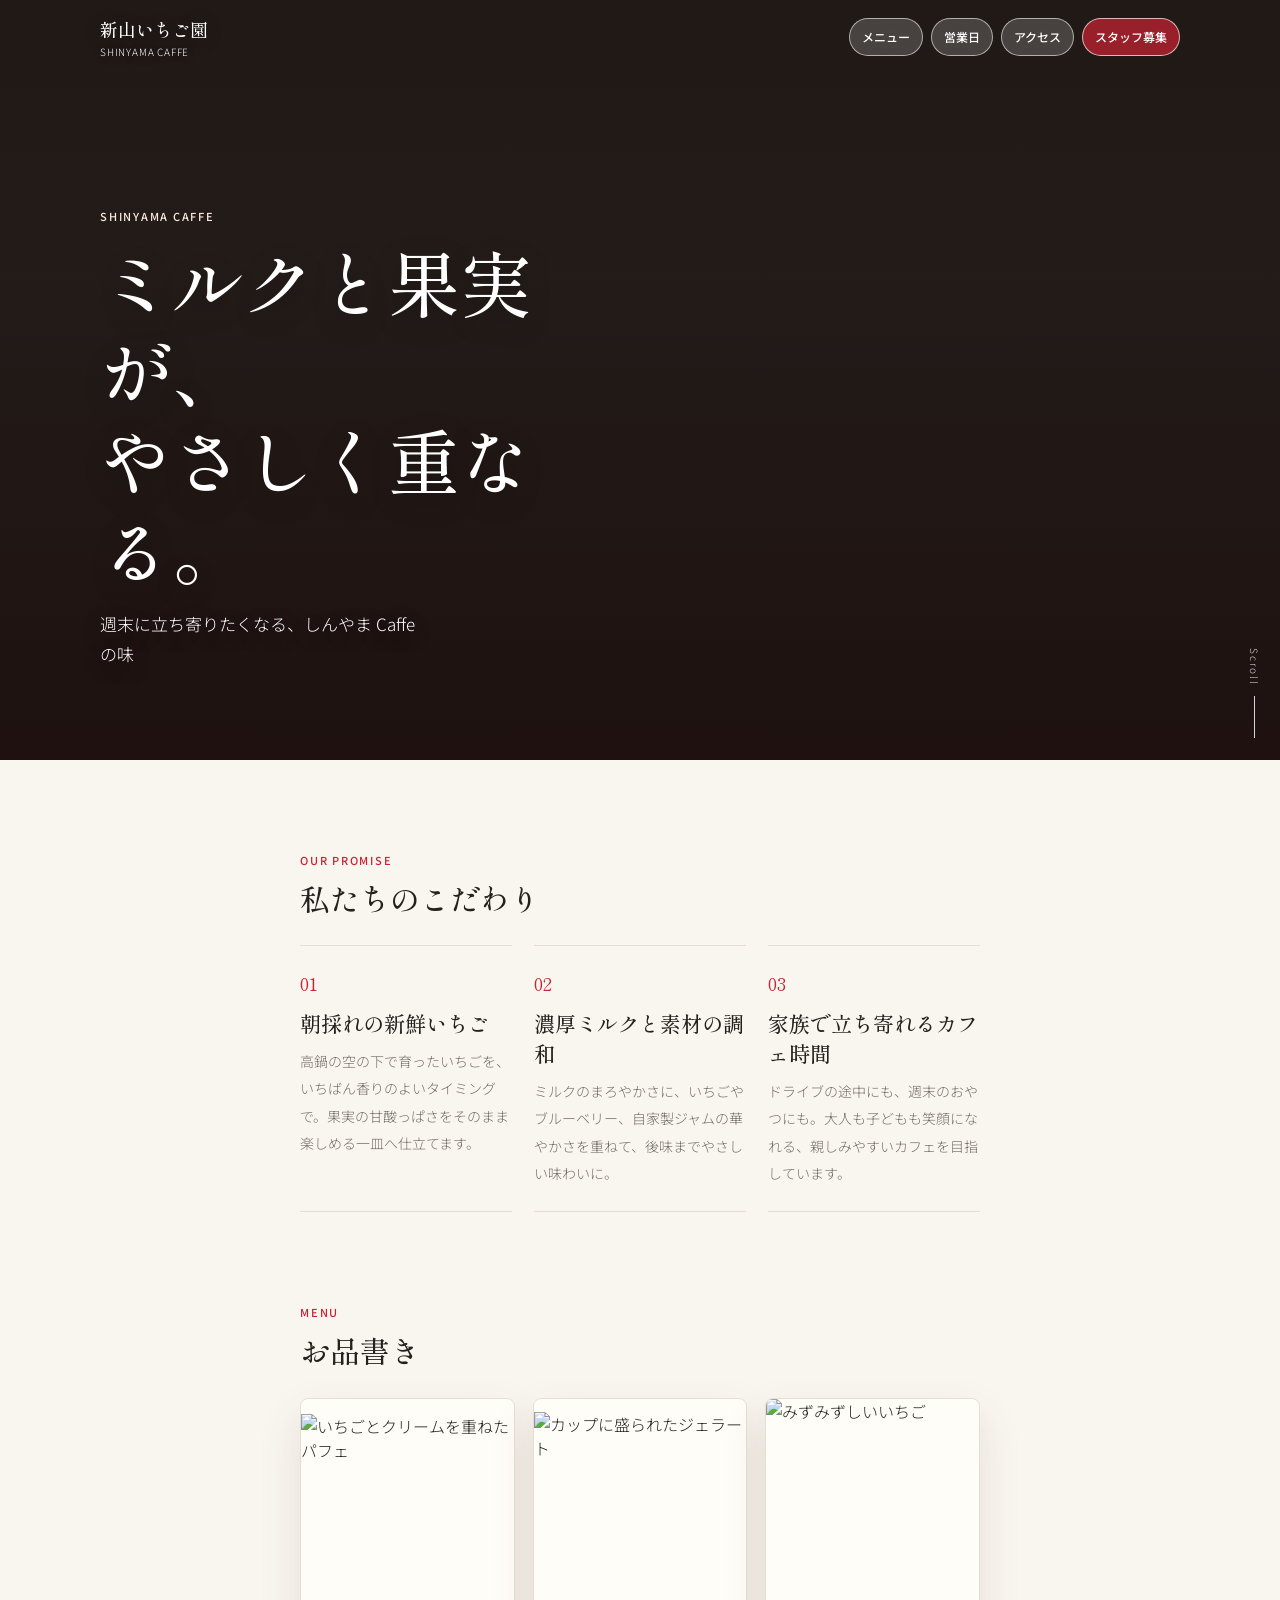
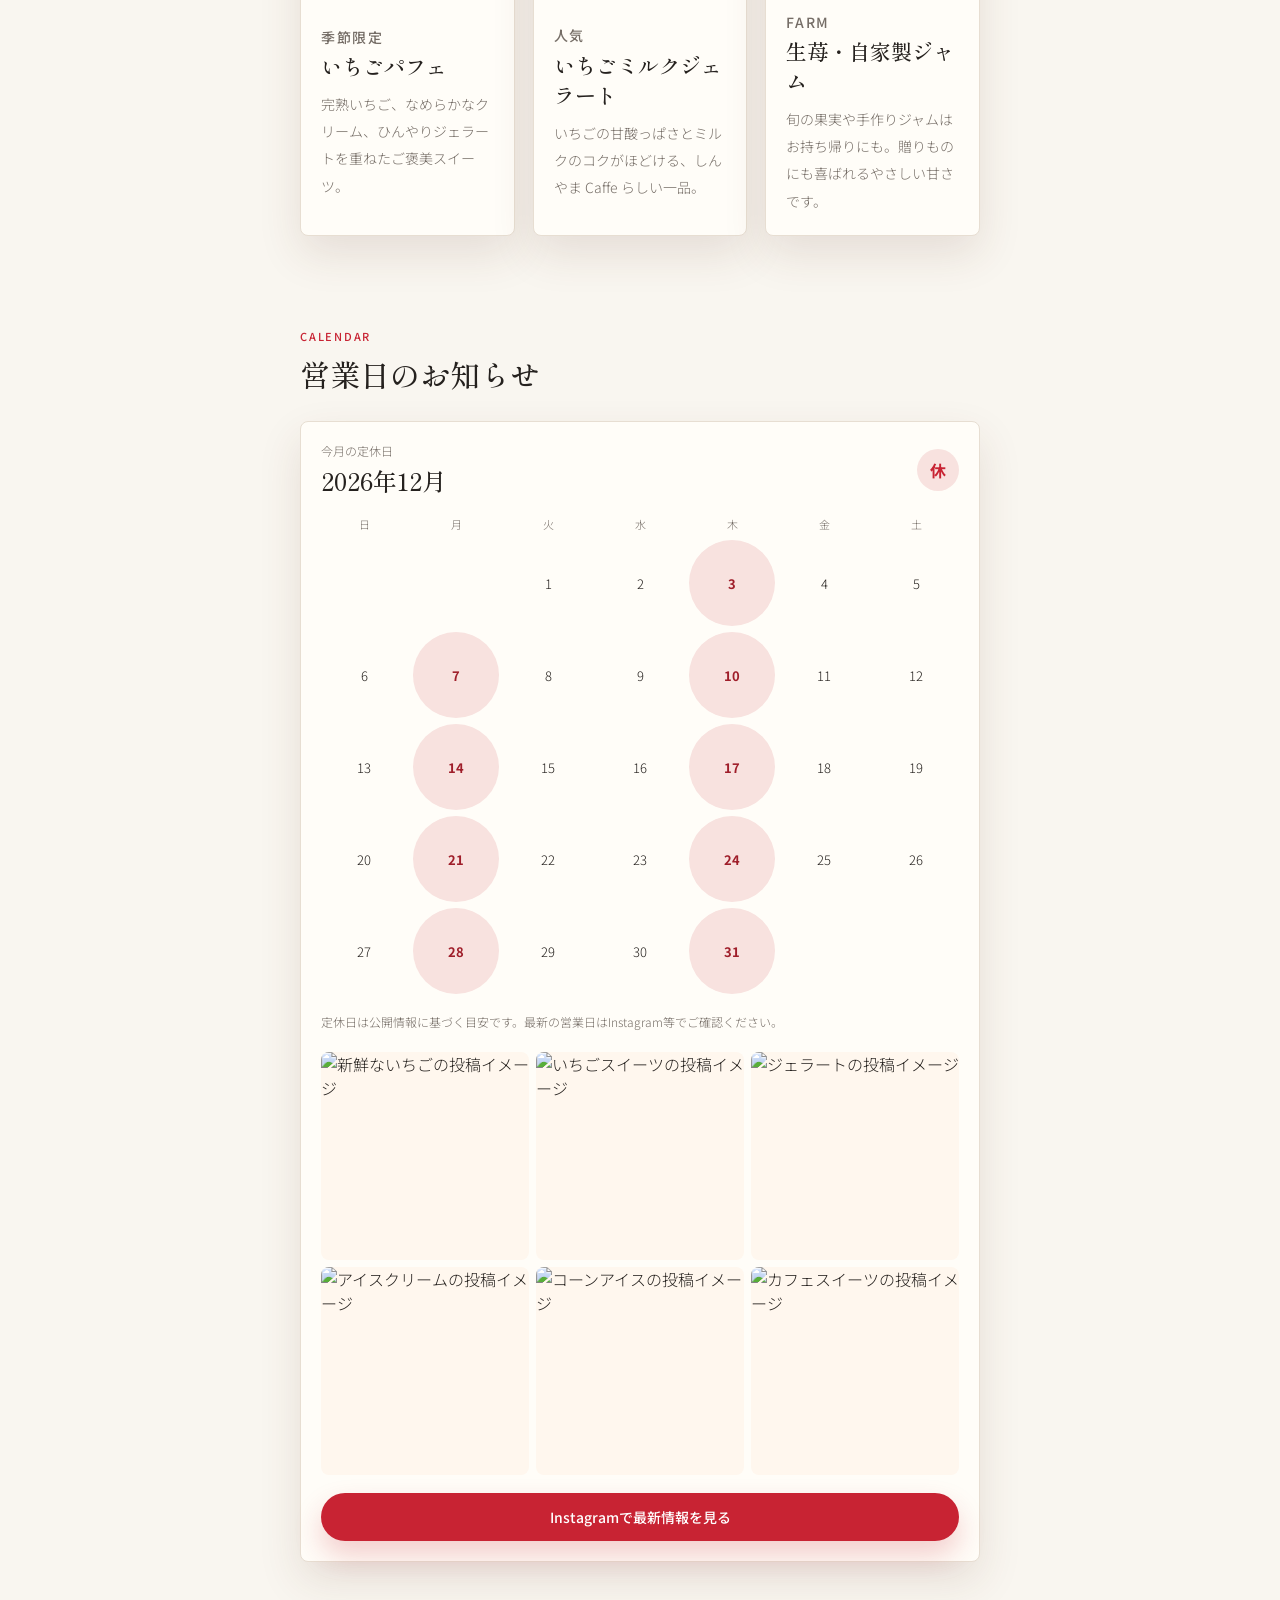
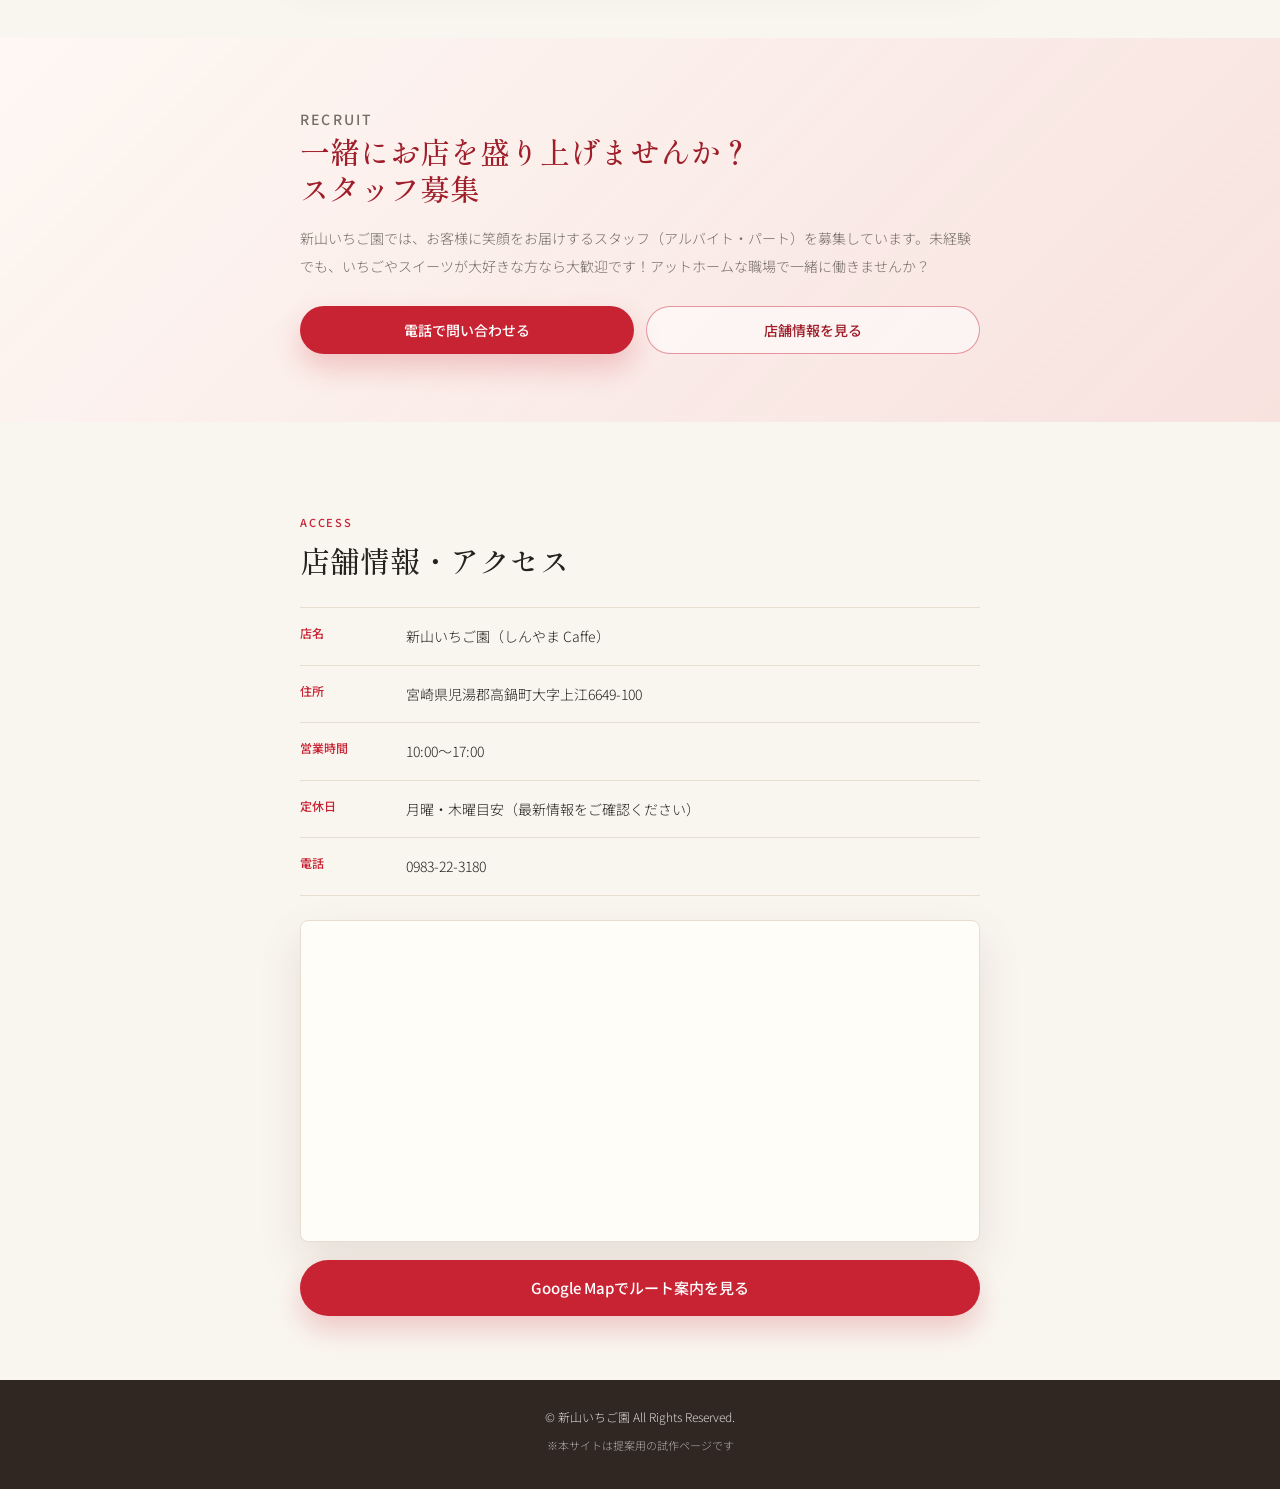
==== index.html @ 99840eb4 "Add files via upload" ====
<!doctype html>
<html lang="ja">
  <head>
    <meta charset="UTF-8" />
    <meta name="viewport" content="width=device-width, initial-scale=1.0" />
    <meta
      name="description"
      content="宮崎県高鍋町の新山いちご園（しんやま Caffe）試作ランディングページ。自家栽培いちごのジェラート、カフェメニュー、営業日、スタッフ募集情報。"
    />
    <title>新山いちご園 | しんやま Caffe</title>
    <link rel="preconnect" href="https://fonts.googleapis.com" />
    <link rel="preconnect" href="https://fonts.gstatic.com" crossorigin />
    <link
      href="https://fonts.googleapis.com/css2?family=Noto+Sans+JP:wght@300;400;500;700&family=Shippori+Mincho:wght@400;500;600&display=swap"
      rel="stylesheet"
    />
    <link rel="stylesheet" href="./styles.css" />
  </head>
  <body>
    <header class="hero" id="top">
      <div class="hero-slide is-active" data-slide="0"></div>
      <div class="hero-slide" data-slide="1"></div>
      <div class="hero-slide" data-slide="2"></div>
      <nav class="topbar" aria-label="ページ内ナビゲーション">
        <a class="brand" href="#top" aria-label="新山いちご園トップへ">
          <span>新山いちご園</span>
          <small>shinyama Caffe</small>
        </a>
        <div class="nav-actions">
          <a href="#menu">メニュー</a>
          <a href="#calendar">営業日</a>
          <a href="#access">アクセス</a>
          <a class="nav-cta" href="#recruit">スタッフ募集</a>
        </div>
      </nav>

      <div class="hero-copy">
        <p class="eyebrow" id="heroEyebrow">Takanabe, Miyazaki</p>
        <h1 id="heroTitle">ひとくちで、<br />とろける幸せ。</h1>
        <p class="lead" id="heroLead">自家栽培いちごの贅沢ジェラート</p>
      </div>
      <a class="scroll-cue" href="#commitment" aria-label="こだわりへ移動">Scroll</a>
    </header>

    <main>
      <section class="section intro" id="commitment">
        <div class="section-heading">
          <p class="eyebrow">Our Promise</p>
          <h2>私たちのこだわり</h2>
        </div>

        <div class="promise-list">
          <article class="promise-item">
            <span class="promise-number">01</span>
            <h3>朝採れの新鮮いちご</h3>
            <p>
              高鍋の空の下で育ったいちごを、いちばん香りのよいタイミングで。果実の甘酸っぱさをそのまま楽しめる一皿へ仕立てます。
            </p>
          </article>
          <article class="promise-item">
            <span class="promise-number">02</span>
            <h3>濃厚ミルクと素材の調和</h3>
            <p>
              ミルクのまろやかさに、いちごやブルーベリー、自家製ジャムの華やかさを重ねて、後味までやさしい味わいに。
            </p>
          </article>
          <article class="promise-item">
            <span class="promise-number">03</span>
            <h3>家族で立ち寄れるカフェ時間</h3>
            <p>
              ドライブの途中にも、週末のおやつにも。大人も子どもも笑顔になれる、親しみやすいカフェを目指しています。
            </p>
          </article>
        </div>
      </section>

      <section class="section menu" id="menu">
        <div class="section-heading">
          <p class="eyebrow">Menu</p>
          <h2>お品書き</h2>
        </div>

        <div class="menu-grid">
          <button class="menu-card" type="button" data-menu="parfait">
            <img
              src="https://images.unsplash.com/photo-1488477181946-6428a0291777?auto=format&fit=crop&w=900&q=85"
              alt="いちごとクリームを重ねたパフェ"
            />
            <div>
              <p class="menu-tag">季節限定</p>
              <h3>いちごパフェ</h3>
              <p>完熟いちご、なめらかなクリーム、ひんやりジェラートを重ねたご褒美スイーツ。</p>
            </div>
          </button>

          <button class="menu-card" type="button" data-menu="gelato">
            <img
              src="https://images.unsplash.com/photo-1567206563064-6f60f40a2b57?auto=format&fit=crop&w=900&q=85"
              alt="カップに盛られたジェラート"
            />
            <div>
              <p class="menu-tag">人気</p>
              <h3>いちごミルクジェラート</h3>
              <p>いちごの甘酸っぱさとミルクのコクがほどける、しんやま Caffe らしい一品。</p>
            </div>
          </button>

          <button class="menu-card" type="button" data-menu="jam">
            <img
              src="https://images.unsplash.com/photo-1464965911861-746a04b4bca6?auto=format&fit=crop&w=900&q=85"
              alt="みずみずしいいちご"
            />
            <div>
              <p class="menu-tag">Farm</p>
              <h3>生苺・自家製ジャム</h3>
              <p>旬の果実や手作りジャムはお持ち帰りにも。贈りものにも喜ばれるやさしい甘さです。</p>
            </div>
          </button>
        </div>
      </section>

      <section class="section calendar-section" id="calendar">
        <div class="section-heading">
          <p class="eyebrow">Calendar</p>
          <h2>営業日のお知らせ</h2>
        </div>

        <div class="calendar-panel">
          <div class="calendar-head">
            <div>
              <p class="calendar-label">今月の定休日</p>
              <h3 id="calendarTitle">-</h3>
            </div>
            <span class="closed-dot">休</span>
          </div>
          <div class="calendar-grid weekday" aria-hidden="true">
            <span>日</span>
            <span>月</span>
            <span>火</span>
            <span>水</span>
            <span>木</span>
            <span>金</span>
            <span>土</span>
          </div>
          <div class="calendar-grid days" id="calendarDays" aria-label="今月の営業カレンダー"></div>
          <p class="calendar-note">定休日は公開情報に基づく目安です。最新の営業日はInstagram等でご確認ください。</p>
          <div class="sns-gallery" aria-label="Instagram最新投稿のイメージ">
            <img src="https://images.unsplash.com/photo-1464965911861-746a04b4bca6?auto=format&fit=crop&w=500&q=80" alt="新鮮ないちごの投稿イメージ" />
            <img src="https://images.unsplash.com/photo-1488477181946-6428a0291777?auto=format&fit=crop&w=500&q=80" alt="いちごスイーツの投稿イメージ" />
            <img src="https://images.unsplash.com/photo-1567206563064-6f60f40a2b57?auto=format&fit=crop&w=500&q=80" alt="ジェラートの投稿イメージ" />
            <img src="https://images.unsplash.com/photo-1563805042-7684c019e1cb?auto=format&fit=crop&w=500&q=80" alt="アイスクリームの投稿イメージ" />
            <img src="https://images.unsplash.com/photo-1497034825429-c343d7c6a68f?auto=format&fit=crop&w=500&q=80" alt="コーンアイスの投稿イメージ" />
            <img src="https://images.unsplash.com/photo-1518635017498-87f514b751ba?auto=format&fit=crop&w=500&q=80" alt="カフェスイーツの投稿イメージ" />
          </div>
          <a class="button instagram" href="https://www.instagram.com/explore/search/keyword/?q=%E6%96%B0%E5%B1%B1%E3%81%84%E3%81%A1%E3%81%94%E5%9C%92" target="_blank" rel="noreferrer">
            Instagramで最新情報を見る
          </a>
        </div>
      </section>

      <section class="recruit" id="recruit">
        <div class="recruit-inner">
          <p class="eyebrow">Recruit</p>
          <h2>一緒にお店を盛り上げませんか？<br />スタッフ募集</h2>
          <p>
            新山いちご園では、お客様に笑顔をお届けするスタッフ（アルバイト・パート）を募集しています。未経験でも、いちごやスイーツが大好きな方なら大歓迎です！アットホームな職場で一緒に働きませんか？
          </p>
          <div class="recruit-actions">
            <a class="button primary" href="tel:0983223180">電話で問い合わせる</a>
            <a class="button outline" href="#access">店舗情報を見る</a>
          </div>
        </div>
      </section>

      <section class="section access" id="access">
        <div class="section-heading">
          <p class="eyebrow">Access</p>
          <h2>店舗情報・アクセス</h2>
        </div>

        <dl class="shop-info">
          <div>
            <dt>店名</dt>
            <dd>新山いちご園（しんやま Caffe）</dd>
          </div>
          <div>
            <dt>住所</dt>
            <dd>宮崎県児湯郡高鍋町大字上江6649-100</dd>
          </div>
          <div>
            <dt>営業時間</dt>
            <dd>10:00〜17:00</dd>
          </div>
          <div>
            <dt>定休日</dt>
            <dd>月曜・木曜目安（最新情報をご確認ください）</dd>
          </div>
          <div>
            <dt>電話</dt>
            <dd><a href="tel:0983223180">0983-22-3180</a></dd>
          </div>
        </dl>

        <div class="map-frame" aria-label="新山いちご園の地図">
          <iframe
            title="新山いちご園 Google Map"
            src="https://www.google.com/maps?q=%E6%96%B0%E5%B1%B1%E3%81%84%E3%81%A1%E3%81%94%E5%9C%92%20%E5%AE%AE%E5%B4%8E%E7%9C%8C%E5%85%90%E6%B9%AF%E9%83%A1%E9%AB%98%E9%8D%8B%E7%94%BA%E5%A4%A7%E5%AD%97%E4%B8%8A%E6%B1%9F6649-100&output=embed"
            loading="lazy"
            referrerpolicy="no-referrer-when-downgrade"
          ></iframe>
        </div>

        <a
          class="map-button"
          href="https://www.google.com/maps/search/?api=1&query=%E6%96%B0%E5%B1%B1%E3%81%84%E3%81%A1%E3%81%94%E5%9C%92%20%E5%AE%AE%E5%B4%8E%E7%9C%8C%E5%85%90%E6%B9%AF%E9%83%A1%E9%AB%98%E9%8D%8B%E7%94%BA%E5%A4%A7%E5%AD%97%E4%B8%8A%E6%B1%9F6649-100"
          target="_blank"
          rel="noreferrer"
        >
          Google Mapでルート案内を見る
        </a>
      </section>
    </main>

    <footer class="footer">
      <p>© 新山いちご園 All Rights Reserved.</p>
      <small>※本サイトは提案用の試作ページです</small>
    </footer>

    <dialog class="menu-modal" id="menuModal" aria-labelledby="modalTitle">
      <button class="modal-close" type="button" aria-label="閉じる">×</button>
      <img id="modalImage" src="" alt="" />
      <div class="modal-body">
        <p class="menu-tag" id="modalTag"></p>
        <h2 id="modalTitle"></h2>
        <p id="modalText"></p>
        <dl class="modal-detail">
          <div>
            <dt>おすすめ</dt>
            <dd id="modalRecommend"></dd>
          </div>
          <div>
            <dt>提供</dt>
            <dd id="modalSeason"></dd>
          </div>
        </dl>
      </div>
    </dialog>

    <script src="./app.js"></script>
  </body>
</html>
---- styles.css ----
:root {
  color-scheme: light;
  --bg: #f9f6f0;
  --paper: #fffdf8;
  --ink: #25211e;
  --muted: #756d66;
  --line: #e7ded2;
  --red: #c82333;
  --red-deep: #9f1e2a;
  --red-soft: #f8e2df;
  --milk: #fff7ee;
  --green: #596b43;
  --shadow: 0 18px 44px rgba(88, 50, 36, 0.12);
}

* {
  box-sizing: border-box;
}

html {
  scroll-behavior: smooth;
}

body {
  margin: 0;
  min-width: 320px;
  background: var(--bg);
  color: var(--ink);
  font-family: "Noto Sans JP", system-ui, sans-serif;
  font-weight: 300;
  letter-spacing: 0;
}

img {
  display: block;
  width: 100%;
}

button {
  font: inherit;
}

a {
  color: inherit;
  text-decoration: none;
}

h1,
h2,
h3,
p,
dl {
  margin-top: 0;
}

.hero {
  position: relative;
  min-height: 92svh;
  display: grid;
  align-content: end;
  padding: 20px 20px 70px;
  overflow: hidden;
  color: #fff;
  background: #241d1a;
}

.hero::after {
  content: "";
  position: absolute;
  inset: 0;
  z-index: 0;
  background: linear-gradient(180deg, rgba(22, 16, 13, 0.3), rgba(22, 16, 13, 0.1) 36%, rgba(28, 13, 12, 0.74));
}

.hero-slide {
  position: absolute;
  inset: 0;
  z-index: 0;
  opacity: 0;
  background-position: center;
  background-size: cover;
  transform: scale(1.04);
  transition:
    opacity 1.2s ease,
    transform 4.2s ease;
}

.hero-slide.is-active {
  opacity: 1;
  transform: scale(1);
}

.hero-slide[data-slide="0"] {
  background-image: url("https://images.unsplash.com/photo-1488477181946-6428a0291777?auto=format&fit=crop&w=1400&q=90");
}

.hero-slide[data-slide="1"] {
  background-image: url("https://images.unsplash.com/photo-1464965911861-746a04b4bca6?auto=format&fit=crop&w=1400&q=90");
}

.hero-slide[data-slide="2"] {
  background-image: url("https://images.unsplash.com/photo-1567206563064-6f60f40a2b57?auto=format&fit=crop&w=1400&q=90");
}

.topbar {
  position: absolute;
  top: 0;
  left: 0;
  right: 0;
  display: flex;
  align-items: center;
  justify-content: space-between;
  gap: 12px;
  padding: 16px 18px;
  z-index: 3;
}

.brand {
  display: grid;
  gap: 2px;
  text-shadow: 0 2px 18px rgba(0, 0, 0, 0.28);
}

.brand span {
  font-family: "Shippori Mincho", serif;
  font-size: 18px;
  font-weight: 500;
}

.brand small {
  font-size: 10px;
  letter-spacing: 0.08em;
  text-transform: uppercase;
}

.nav-actions {
  display: flex;
  align-items: center;
  justify-content: flex-end;
  gap: 8px;
  max-width: calc(100vw - 148px);
  overflow-x: auto;
  padding-bottom: 2px;
  scrollbar-width: none;
}

.nav-actions::-webkit-scrollbar {
  display: none;
}

.nav-actions a {
  min-height: 38px;
  display: inline-flex;
  align-items: center;
  justify-content: center;
  flex: 0 0 auto;
  border: 1px solid rgba(255, 255, 255, 0.58);
  border-radius: 999px;
  padding: 0 12px;
  background: rgba(255, 255, 255, 0.18);
  font-size: 12px;
  font-weight: 500;
  white-space: nowrap;
  backdrop-filter: blur(12px);
}

.nav-cta {
  background: rgba(200, 35, 51, 0.72) !important;
  border-color: rgba(255, 255, 255, 0.68) !important;
}

.hero-copy {
  position: relative;
  z-index: 2;
  max-width: 520px;
}

.eyebrow {
  margin-bottom: 12px;
  color: var(--red);
  font-size: 11px;
  font-weight: 500;
  letter-spacing: 0.16em;
  text-transform: uppercase;
}

.hero .eyebrow {
  color: #ffe9e3;
}

h1,
h2 {
  font-family: "Shippori Mincho", serif;
  font-weight: 500;
  line-height: 1.24;
}

h1 {
  margin-bottom: 16px;
  font-size: clamp(40px, 12vw, 72px);
  text-shadow: 0 8px 30px rgba(0, 0, 0, 0.24);
}

.lead {
  margin-bottom: 0;
  max-width: 320px;
  font-size: 17px;
  line-height: 1.8;
  text-shadow: 0 6px 22px rgba(0, 0, 0, 0.34);
}

.scroll-cue {
  position: absolute;
  right: 18px;
  bottom: 22px;
  z-index: 2;
  writing-mode: vertical-rl;
  font-size: 10px;
  letter-spacing: 0.18em;
  opacity: 0.82;
}

.scroll-cue::after {
  content: "";
  display: inline-block;
  width: 1px;
  height: 42px;
  margin-top: 10px;
  background: currentColor;
}

.section {
  padding: 72px 20px 0;
}

.section-heading {
  margin: 0 auto 28px;
  width: min(100%, 680px);
}

.section-heading h2 {
  margin-bottom: 0;
  font-size: 30px;
}

.promise-list,
.menu-grid,
.calendar-panel,
.shop-info {
  width: min(100%, 680px);
  margin-inline: auto;
}

.promise-list {
  display: grid;
  gap: 14px;
}

.promise-item {
  padding: 24px 0;
  border-top: 1px solid var(--line);
}

.promise-item:last-child {
  border-bottom: 1px solid var(--line);
}

.promise-number {
  display: inline-block;
  margin-bottom: 12px;
  color: var(--red);
  font-family: "Shippori Mincho", serif;
  font-size: 18px;
}

.promise-item h3,
.menu-card h3 {
  margin-bottom: 10px;
  font-family: "Shippori Mincho", serif;
  font-size: 21px;
  font-weight: 500;
}

.promise-item p,
.menu-card p,
.recruit p,
.calendar-note {
  margin-bottom: 0;
  color: var(--muted);
  font-size: 14px;
  line-height: 1.95;
}

.menu-grid {
  display: grid;
  gap: 18px;
}

.menu-card {
  width: 100%;
  overflow: hidden;
  border: 1px solid var(--line);
  border-radius: 8px;
  background: var(--paper);
  color: inherit;
  cursor: pointer;
  padding: 0;
  text-align: left;
  box-shadow: var(--shadow);
  transition:
    transform 0.22s ease,
    box-shadow 0.22s ease,
    border-color 0.22s ease;
}

.menu-card:hover,
.menu-card:focus-visible {
  border-color: rgba(200, 35, 51, 0.38);
  box-shadow: 0 24px 54px rgba(88, 50, 36, 0.16);
  transform: translateY(-3px);
  outline: none;
}

.menu-card img {
  height: 220px;
  object-fit: cover;
}

.menu-card div {
  padding: 20px;
}

.menu-tag {
  display: inline-block;
  margin-bottom: 8px;
  color: var(--red);
  font-size: 11px;
  font-weight: 500;
  letter-spacing: 0.12em;
  text-transform: uppercase;
}

.calendar-panel {
  border: 1px solid var(--line);
  border-radius: 8px;
  padding: 20px;
  background: var(--paper);
  box-shadow: var(--shadow);
}

.calendar-head {
  display: flex;
  align-items: center;
  justify-content: space-between;
  gap: 16px;
  margin-bottom: 18px;
}

.calendar-label {
  margin-bottom: 4px;
  color: var(--muted);
  font-size: 12px;
}

.calendar-head h3 {
  margin-bottom: 0;
  font-family: "Shippori Mincho", serif;
  font-size: 24px;
  font-weight: 500;
}

.closed-dot {
  width: 42px;
  height: 42px;
  display: inline-grid;
  place-items: center;
  border-radius: 50%;
  background: var(--red-soft);
  color: var(--red);
  font-weight: 700;
}

.calendar-grid {
  display: grid;
  grid-template-columns: repeat(7, minmax(0, 1fr));
  gap: 6px;
}

.weekday {
  margin-bottom: 8px;
  color: var(--muted);
  font-size: 11px;
  text-align: center;
}

.days span {
  aspect-ratio: 1;
  display: grid;
  place-items: center;
  border-radius: 50%;
  color: var(--ink);
  font-size: 13px;
}

.days .blank {
  visibility: hidden;
}

.days .closed {
  background: var(--red-soft);
  color: var(--red-deep);
  font-weight: 700;
}

.calendar-note {
  margin: 16px 0;
  font-size: 12px;
}

.sns-gallery {
  display: grid;
  grid-template-columns: repeat(3, minmax(0, 1fr));
  gap: 7px;
  margin: 18px 0;
}

.sns-gallery img {
  aspect-ratio: 1;
  border-radius: 8px;
  object-fit: cover;
  background: var(--milk);
}

.button,
.map-button {
  min-height: 48px;
  display: inline-flex;
  align-items: center;
  justify-content: center;
  border-radius: 999px;
  padding: 0 20px;
  font-size: 14px;
  font-weight: 500;
}

.instagram,
.primary,
.map-button {
  width: 100%;
  background: var(--red);
  color: #fff;
  box-shadow: 0 14px 28px rgba(200, 35, 51, 0.22);
}

.recruit {
  margin-top: 76px;
  padding: 68px 20px;
  background:
    linear-gradient(135deg, rgba(255, 253, 248, 0.8), rgba(248, 226, 223, 0.92)),
    var(--red-soft);
}

.recruit-inner {
  width: min(100%, 680px);
  margin: 0 auto;
}

.recruit h2 {
  margin-bottom: 18px;
  color: var(--red-deep);
  font-size: 30px;
}

.recruit-actions {
  display: grid;
  gap: 12px;
  margin-top: 26px;
}

.outline {
  border: 1px solid rgba(200, 35, 51, 0.45);
  color: var(--red-deep);
  background: rgba(255, 255, 255, 0.54);
}

.access {
  padding-bottom: 64px;
}

.shop-info {
  display: grid;
  gap: 0;
  margin-bottom: 24px;
  border-top: 1px solid var(--line);
}

.shop-info div {
  display: grid;
  grid-template-columns: 92px minmax(0, 1fr);
  gap: 14px;
  padding: 16px 0;
  border-bottom: 1px solid var(--line);
}

.shop-info dt {
  color: var(--red);
  font-size: 12px;
  font-weight: 500;
}

.shop-info dd {
  margin: 0;
  color: var(--ink);
  font-size: 14px;
  line-height: 1.75;
}

.map-button {
  width: min(100%, 680px);
  min-height: 56px;
  display: flex;
  margin: 18px auto 0;
  font-size: 15px;
}

.map-frame {
  width: min(100%, 680px);
  margin: 0 auto;
  overflow: hidden;
  border: 1px solid var(--line);
  border-radius: 8px;
  background: var(--paper);
  box-shadow: var(--shadow);
}

.map-frame iframe {
  display: block;
  width: 100%;
  height: 320px;
  border: 0;
}

.footer {
  padding: 28px 20px 34px;
  background: #302723;
  color: rgba(255, 255, 255, 0.82);
  text-align: center;
}

.footer p {
  margin-bottom: 6px;
  font-size: 12px;
}

.footer small {
  color: rgba(255, 255, 255, 0.62);
  font-size: 11px;
}

.menu-modal {
  width: min(calc(100% - 28px), 520px);
  max-height: calc(100svh - 38px);
  overflow: auto;
  border: 0;
  border-radius: 8px;
  padding: 0;
  background: var(--paper);
  color: var(--ink);
  box-shadow: 0 28px 90px rgba(23, 15, 11, 0.38);
  opacity: 0;
  transform: translateY(16px) scale(0.98);
  transition:
    opacity 0.22s ease,
    transform 0.22s ease,
    overlay 0.22s ease allow-discrete,
    display 0.22s ease allow-discrete;
}

.menu-modal[open] {
  opacity: 1;
  transform: translateY(0) scale(1);
}

.menu-modal::backdrop {
  background: rgba(31, 22, 18, 0.54);
  backdrop-filter: blur(5px);
}

.menu-modal img {
  height: 260px;
  object-fit: cover;
}

.modal-close {
  position: absolute;
  top: 12px;
  right: 12px;
  width: 40px;
  height: 40px;
  border: 1px solid rgba(255, 255, 255, 0.68);
  border-radius: 50%;
  background: rgba(37, 33, 30, 0.42);
  color: #fff;
  cursor: pointer;
  font-size: 22px;
  line-height: 1;
  backdrop-filter: blur(12px);
}

.modal-body {
  padding: 24px;
}

.modal-body h2 {
  margin-bottom: 12px;
  font-size: 28px;
}

.modal-body > p {
  margin-bottom: 18px;
  color: var(--muted);
  font-size: 14px;
  line-height: 1.9;
}

.modal-detail {
  display: grid;
  gap: 10px;
  margin-bottom: 0;
  padding-top: 16px;
  border-top: 1px solid var(--line);
}

.modal-detail div {
  display: grid;
  grid-template-columns: 78px minmax(0, 1fr);
  gap: 12px;
}

.modal-detail dt {
  color: var(--red);
  font-size: 12px;
  font-weight: 500;
}

.modal-detail dd {
  margin: 0;
  color: var(--ink);
  font-size: 13px;
  line-height: 1.7;
}

@media (min-width: 720px) {
  .hero {
    min-height: 760px;
    padding: 28px max(36px, calc((100vw - 1080px) / 2)) 90px;
  }

  .topbar {
    padding-inline: max(36px, calc((100vw - 1080px) / 2));
  }

  .nav-actions {
    max-width: none;
  }

  .section {
    padding-top: 92px;
  }

  .promise-list {
    grid-template-columns: repeat(3, minmax(0, 1fr));
    gap: 22px;
  }

  .promise-item {
    border-bottom: 1px solid var(--line);
  }

  .menu-grid {
    grid-template-columns: repeat(3, minmax(0, 1fr));
  }

  .menu-card img {
    height: 190px;
  }

  .recruit-actions {
    grid-template-columns: 1fr 1fr;
  }
}

@media (max-width: 390px) {
  .topbar {
    padding-inline: 14px;
  }

  .brand span {
    font-size: 16px;
  }

  .nav-actions {
    max-width: calc(100vw - 130px);
  }

  .nav-actions a {
    min-height: 36px;
    padding-inline: 10px;
    font-size: 11px;
  }
}

@media (max-width: 520px) {
  .topbar {
    align-items: start;
  }

  .nav-actions {
    display: grid;
    grid-template-columns: repeat(3, max-content);
    justify-content: end;
    max-width: none;
    overflow: visible;
  }

  .nav-actions a {
    min-height: 34px;
  }

  .nav-actions .nav-cta {
    grid-column: 1 / -1;
    justify-self: end;
    min-width: 122px;
  }
}
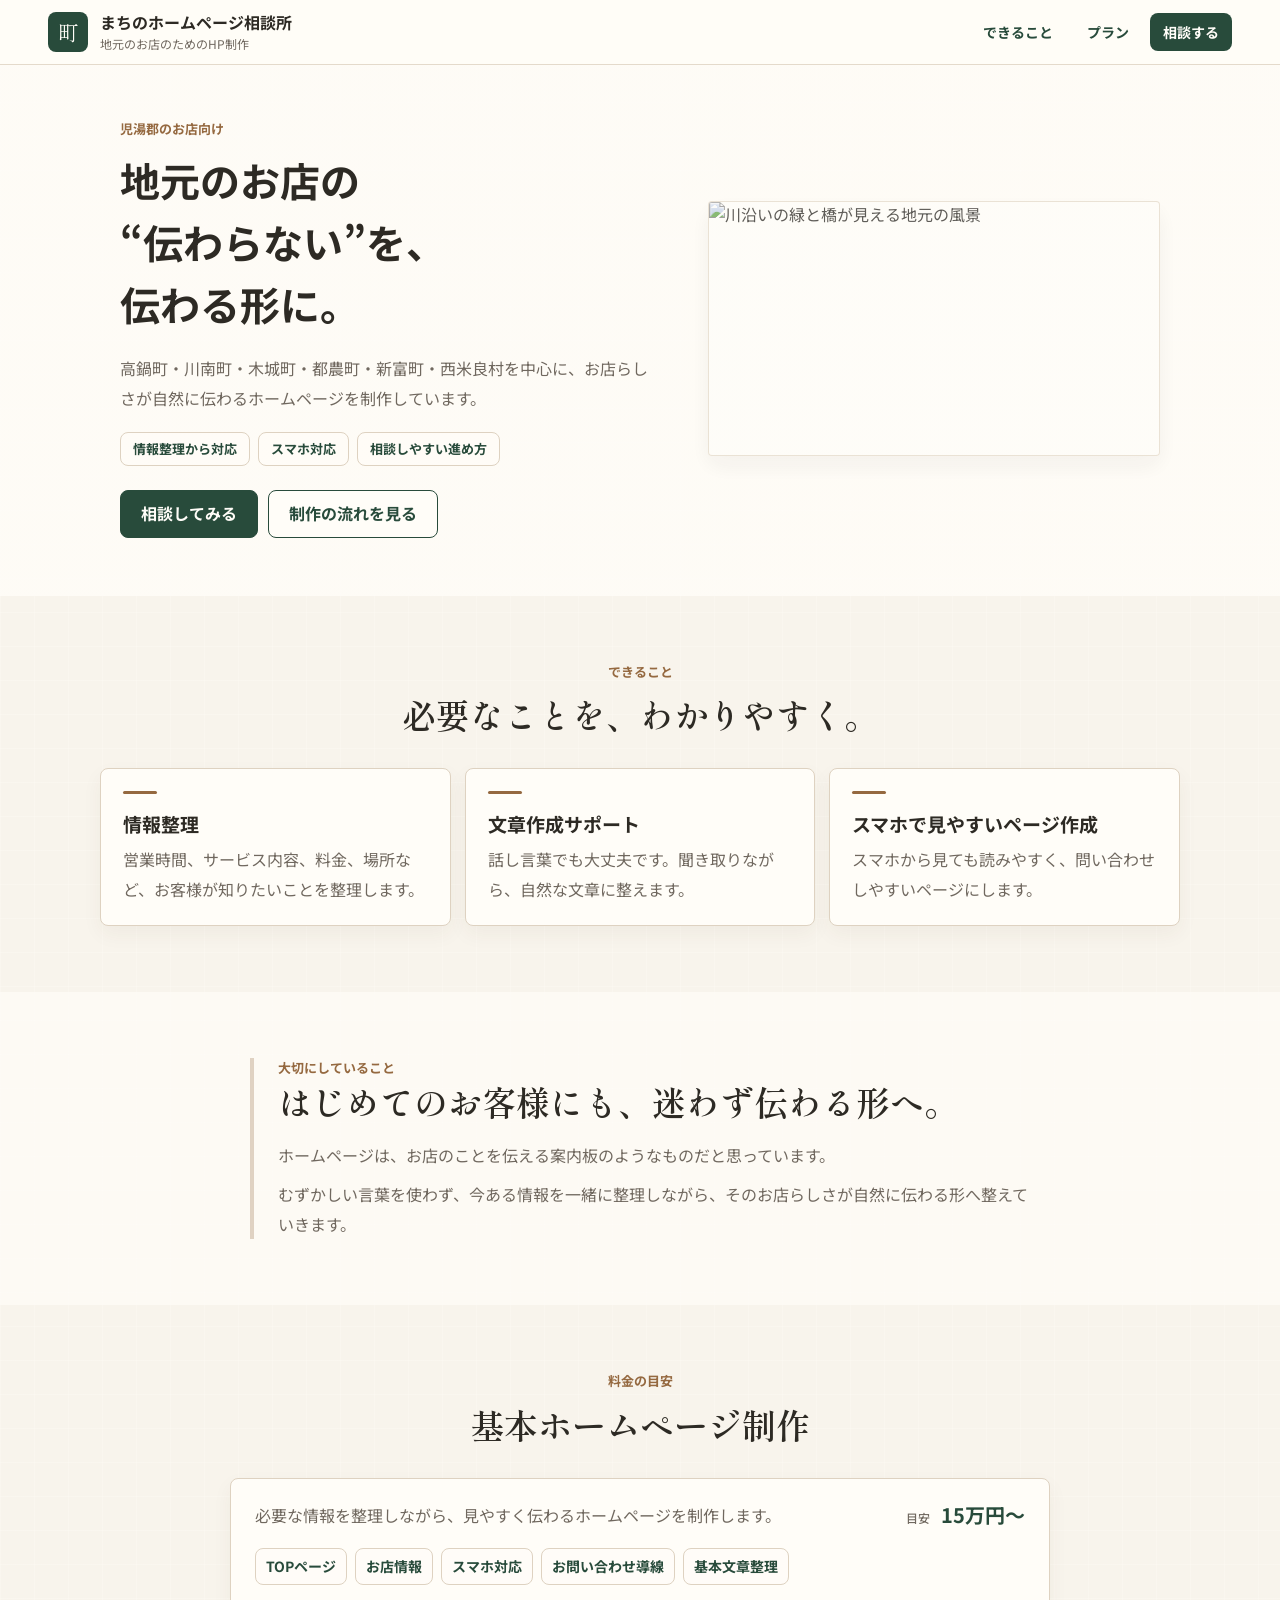
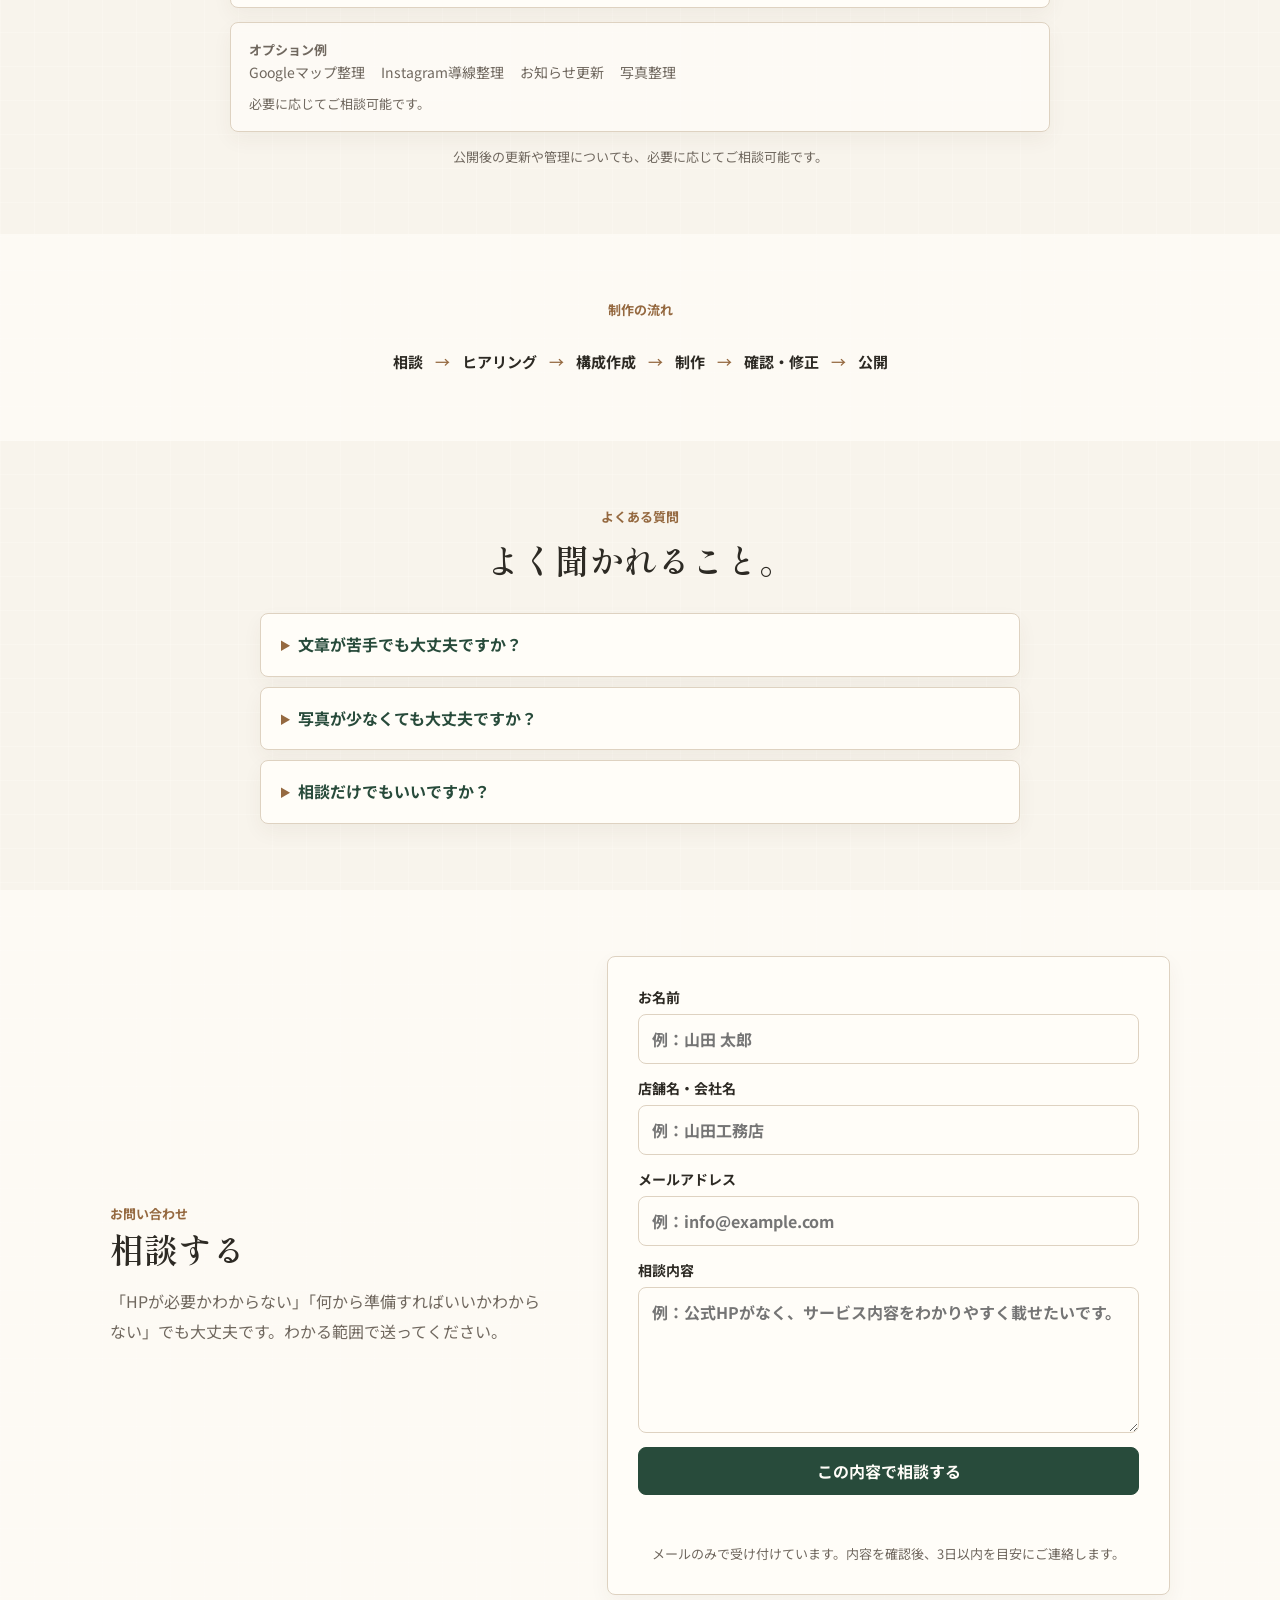
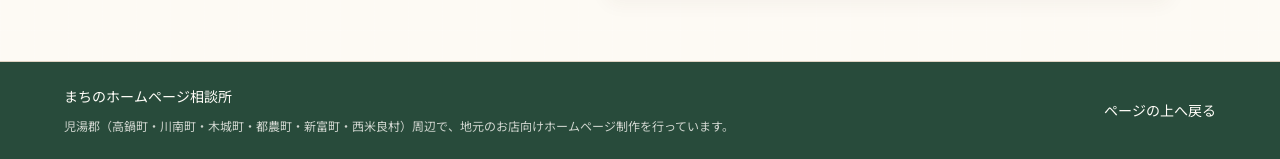
==== commit 8208145a: "Add files via upload" ====
--- a/index.html
+++ b/index.html
@@ -5,247 +5,206 @@
     <meta name="viewport" content="width=device-width, initial-scale=1.0" />
     <meta
       name="description"
-      content="宮崎県高鍋町の新山いちご園（しんやま Caffe）試作ランディングページ。自家栽培いちごのジェラート、カフェメニュー、営業日、スタッフ募集情報。"
+      content="児湯郡（高鍋町・川南町・木城町・都農町・新富町・西米良村）を中心に、地元のお店向けホームページを制作しています。"
     />
-    <title>新山いちご園 | しんやま Caffe</title>
+    <title>まちのホームページ相談所 | 地元のお店のためのHP制作</title>
     <link rel="preconnect" href="https://fonts.googleapis.com" />
     <link rel="preconnect" href="https://fonts.gstatic.com" crossorigin />
     <link
-      href="https://fonts.googleapis.com/css2?family=Noto+Sans+JP:wght@300;400;500;700&family=Shippori+Mincho:wght@400;500;600&display=swap"
+      href="https://fonts.googleapis.com/css2?family=Noto+Sans+JP:wght@400;500;700&family=Shippori+Mincho:wght@500;600&display=swap"
       rel="stylesheet"
     />
     <link rel="stylesheet" href="./styles.css" />
+    <script src="./app.js" defer></script>
   </head>
   <body>
-    <header class="hero" id="top">
-      <div class="hero-slide is-active" data-slide="0"></div>
-      <div class="hero-slide" data-slide="1"></div>
-      <div class="hero-slide" data-slide="2"></div>
-      <nav class="topbar" aria-label="ページ内ナビゲーション">
-        <a class="brand" href="#top" aria-label="新山いちご園トップへ">
-          <span>新山いちご園</span>
-          <small>shinyama Caffe</small>
-        </a>
-        <div class="nav-actions">
-          <a href="#menu">メニュー</a>
-          <a href="#calendar">営業日</a>
-          <a href="#access">アクセス</a>
-          <a class="nav-cta" href="#recruit">スタッフ募集</a>
-        </div>
+    <header class="site-header">
+      <a class="brand" href="#top" aria-label="まちのホームページ相談所 トップへ">
+        <span class="brand-mark">町</span>
+        <span>
+          <strong>まちのホームページ相談所</strong>
+          <small>地元のお店のためのHP制作</small>
+        </span>
+      </a>
+      <nav class="header-nav" aria-label="ページ内メニュー">
+        <a href="#service">できること</a>
+        <a href="#plans">プラン</a>
+        <a href="#contact">相談する</a>
       </nav>
-
-      <div class="hero-copy">
-        <p class="eyebrow" id="heroEyebrow">Takanabe, Miyazaki</p>
-        <h1 id="heroTitle">ひとくちで、<br />とろける幸せ。</h1>
-        <p class="lead" id="heroLead">自家栽培いちごの贅沢ジェラート</p>
+    </header>
+
+    <main id="top">
+      <section class="hero section-band">
+        <div class="hero-inner">
+          <div class="hero-copy">
+            <p class="kicker">児湯郡のお店向け</p>
+            <h1>地元のお店の<br />“伝わらない”を、<br />伝わる形に。</h1>
+            <p class="hero-lead">
+              高鍋町・川南町・木城町・都農町・新富町・西米良村を中心に、お店らしさが自然に伝わるホームページを制作しています。
+            </p>
+            <div class="hero-points" aria-label="サービスの特徴">
+              <span>情報整理から対応</span>
+              <span>スマホ対応</span>
+              <span>相談しやすい進め方</span>
+            </div>
+            <div class="hero-actions" aria-label="主な行動">
+              <a class="button primary" href="#contact">相談してみる</a>
+              <a class="button secondary" href="#flow">制作の流れを見る</a>
+            </div>
+          </div>
+
+          <div class="hero-visual" aria-label="地元の風景イメージ">
+            <img src="./assets/local-river-bridge.jpg" alt="川沿いの緑と橋が見える地元の風景" />
+          </div>
+        </div>
+      </section>
+
+      <section class="section can-do" id="service">
+        <div class="section-heading">
+          <p class="kicker">できること</p>
+          <h2>必要なことを、わかりやすく。</h2>
+        </div>
+        <div class="service-grid">
+          <article>
+            <h3>情報整理</h3>
+            <p>営業時間、サービス内容、料金、場所など、お客様が知りたいことを整理します。</p>
+          </article>
+          <article>
+            <h3>文章作成サポート</h3>
+            <p>話し言葉でも大丈夫です。聞き取りながら、自然な文章に整えます。</p>
+          </article>
+          <article>
+            <h3>スマホで見やすいページ作成</h3>
+            <p>スマホから見ても読みやすく、問い合わせしやすいページにします。</p>
+          </article>
+        </div>
+      </section>
+
+      <section class="section story section-band" id="story">
+        <div class="story-simple">
+          <p class="kicker">大切にしていること</p>
+          <h2>はじめてのお客様にも、迷わず伝わる形へ。</h2>
+          <p>
+            ホームページは、お店のことを伝える案内板のようなものだと思っています。
+          </p>
+          <p>
+            むずかしい言葉を使わず、今ある情報を一緒に整理しながら、そのお店らしさが自然に伝わる形へ整えていきます。
+          </p>
+        </div>
+      </section>
+
+      <section class="section" id="plans">
+        <div class="section-heading">
+          <p class="kicker">料金の目安</p>
+          <h2>基本ホームページ制作</h2>
+        </div>
+        <div class="plan-box">
+          <article class="plan-main">
+            <div>
+              <p class="plan-text">
+                必要な情報を整理しながら、見やすく伝わるホームページを制作します。
+              </p>
+            </div>
+            <p class="price"><span>目安</span> 15万円〜</p>
+            <ul class="plan-items">
+              <li>TOPページ</li>
+              <li>お店情報</li>
+              <li>スマホ対応</li>
+              <li>お問い合わせ導線</li>
+              <li>基本文章整理</li>
+            </ul>
+          </article>
+
+          <div class="option-box">
+            <p class="option-title">オプション例</p>
+            <ul>
+              <li>Googleマップ整理</li>
+              <li>Instagram導線整理</li>
+              <li>お知らせ更新</li>
+              <li>写真整理</li>
+            </ul>
+            <p>必要に応じてご相談可能です。</p>
+          </div>
+        </div>
+        <p class="plans-note">公開後の更新や管理についても、必要に応じてご相談可能です。</p>
+      </section>
+
+      <section class="section flow section-band" id="flow">
+        <div class="section-heading">
+          <p class="kicker">制作の流れ</p>
+        </div>
+        <ol class="flow-list">
+          <li>相談</li>
+          <li>ヒアリング</li>
+          <li>構成作成</li>
+          <li>制作</li>
+          <li>確認・修正</li>
+          <li>公開</li>
+        </ol>
+      </section>
+
+      <section class="section faq" id="faq">
+        <div class="section-heading">
+          <p class="kicker">よくある質問</p>
+          <h2>よく聞かれること。</h2>
+        </div>
+        <div class="faq-list">
+          <details>
+            <summary>文章が苦手でも大丈夫ですか？</summary>
+            <p>大丈夫です。お話を聞きながら、自然でわかりやすい文章に整えます。</p>
+          </details>
+          <details>
+            <summary>写真が少なくても大丈夫ですか？</summary>
+            <p>今ある写真を活かしつつ、必要な写真や撮り方も一緒に考えます。</p>
+          </details>
+          <details>
+            <summary>相談だけでもいいですか？</summary>
+            <p>もちろんです。まだ作るか迷っている段階でも、お気軽にご相談ください。</p>
+          </details>
+        </div>
+      </section>
+
+      <section class="section contact section-band" id="contact">
+        <div class="contact-inner">
+          <div>
+            <p class="kicker">お問い合わせ</p>
+            <h2>相談する</h2>
+            <p>
+              「HPが必要かわからない」「何から準備すればいいかわからない」でも大丈夫です。わかる範囲で送ってください。
+            </p>
+          </div>
+          <form class="contact-form" aria-label="お問い合わせフォーム">
+            <label>
+              <span>お名前</span>
+              <input type="text" name="name" placeholder="例：山田 太郎" autocomplete="name" required />
+            </label>
+            <label>
+              <span>店舗名・会社名</span>
+              <input type="text" name="shop" placeholder="例：山田工務店" autocomplete="organization" />
+            </label>
+            <label>
+              <span>メールアドレス</span>
+              <input type="email" name="email" placeholder="例：info@example.com" autocomplete="email" required />
+            </label>
+            <label>
+              <span>相談内容</span>
+              <textarea name="message" rows="5" placeholder="例：公式HPがなく、サービス内容をわかりやすく載せたいです。" required></textarea>
+            </label>
+            <input type="hidden" name="_subject" value="【まちのホームページ相談所】お問い合わせがありました" />
+            <button class="button primary form-button" type="submit">この内容で相談する</button>
+            <p class="form-status" aria-live="polite"></p>
+            <p class="form-note">メールのみで受け付けています。内容を確認後、3日以内を目安にご連絡します。</p>
+          </form>
+        </div>
+      </section>
+    </main>
+
+    <footer class="site-footer">
+      <div>
+        <p>まちのホームページ相談所</p>
+        <small>児湯郡（高鍋町・川南町・木城町・都農町・新富町・西米良村）周辺で、地元のお店向けホームページ制作を行っています。</small>
       </div>
-      <a class="scroll-cue" href="#commitment" aria-label="こだわりへ移動">Scroll</a>
-    </header>
-
-    <main>
-      <section class="section intro" id="commitment">
-        <div class="section-heading">
-          <p class="eyebrow">Our Promise</p>
-          <h2>私たちのこだわり</h2>
-        </div>
-
-        <div class="promise-list">
-          <article class="promise-item">
-            <span class="promise-number">01</span>
-            <h3>朝採れの新鮮いちご</h3>
-            <p>
-              高鍋の空の下で育ったいちごを、いちばん香りのよいタイミングで。果実の甘酸っぱさをそのまま楽しめる一皿へ仕立てます。
-            </p>
-          </article>
-          <article class="promise-item">
-            <span class="promise-number">02</span>
-            <h3>濃厚ミルクと素材の調和</h3>
-            <p>
-              ミルクのまろやかさに、いちごやブルーベリー、自家製ジャムの華やかさを重ねて、後味までやさしい味わいに。
-            </p>
-          </article>
-          <article class="promise-item">
-            <span class="promise-number">03</span>
-            <h3>家族で立ち寄れるカフェ時間</h3>
-            <p>
-              ドライブの途中にも、週末のおやつにも。大人も子どもも笑顔になれる、親しみやすいカフェを目指しています。
-            </p>
-          </article>
-        </div>
-      </section>
-
-      <section class="section menu" id="menu">
-        <div class="section-heading">
-          <p class="eyebrow">Menu</p>
-          <h2>お品書き</h2>
-        </div>
-
-        <div class="menu-grid">
-          <button class="menu-card" type="button" data-menu="parfait">
-            <img
-              src="https://images.unsplash.com/photo-1488477181946-6428a0291777?auto=format&fit=crop&w=900&q=85"
-              alt="いちごとクリームを重ねたパフェ"
-            />
-            <div>
-              <p class="menu-tag">季節限定</p>
-              <h3>いちごパフェ</h3>
-              <p>完熟いちご、なめらかなクリーム、ひんやりジェラートを重ねたご褒美スイーツ。</p>
-            </div>
-          </button>
-
-          <button class="menu-card" type="button" data-menu="gelato">
-            <img
-              src="https://images.unsplash.com/photo-1567206563064-6f60f40a2b57?auto=format&fit=crop&w=900&q=85"
-              alt="カップに盛られたジェラート"
-            />
-            <div>
-              <p class="menu-tag">人気</p>
-              <h3>いちごミルクジェラート</h3>
-              <p>いちごの甘酸っぱさとミルクのコクがほどける、しんやま Caffe らしい一品。</p>
-            </div>
-          </button>
-
-          <button class="menu-card" type="button" data-menu="jam">
-            <img
-              src="https://images.unsplash.com/photo-1464965911861-746a04b4bca6?auto=format&fit=crop&w=900&q=85"
-              alt="みずみずしいいちご"
-            />
-            <div>
-              <p class="menu-tag">Farm</p>
-              <h3>生苺・自家製ジャム</h3>
-              <p>旬の果実や手作りジャムはお持ち帰りにも。贈りものにも喜ばれるやさしい甘さです。</p>
-            </div>
-          </button>
-        </div>
-      </section>
-
-      <section class="section calendar-section" id="calendar">
-        <div class="section-heading">
-          <p class="eyebrow">Calendar</p>
-          <h2>営業日のお知らせ</h2>
-        </div>
-
-        <div class="calendar-panel">
-          <div class="calendar-head">
-            <div>
-              <p class="calendar-label">今月の定休日</p>
-              <h3 id="calendarTitle">-</h3>
-            </div>
-            <span class="closed-dot">休</span>
-          </div>
-          <div class="calendar-grid weekday" aria-hidden="true">
-            <span>日</span>
-            <span>月</span>
-            <span>火</span>
-            <span>水</span>
-            <span>木</span>
-            <span>金</span>
-            <span>土</span>
-          </div>
-          <div class="calendar-grid days" id="calendarDays" aria-label="今月の営業カレンダー"></div>
-          <p class="calendar-note">定休日は公開情報に基づく目安です。最新の営業日はInstagram等でご確認ください。</p>
-          <div class="sns-gallery" aria-label="Instagram最新投稿のイメージ">
-            <img src="https://images.unsplash.com/photo-1464965911861-746a04b4bca6?auto=format&fit=crop&w=500&q=80" alt="新鮮ないちごの投稿イメージ" />
-            <img src="https://images.unsplash.com/photo-1488477181946-6428a0291777?auto=format&fit=crop&w=500&q=80" alt="いちごスイーツの投稿イメージ" />
-            <img src="https://images.unsplash.com/photo-1567206563064-6f60f40a2b57?auto=format&fit=crop&w=500&q=80" alt="ジェラートの投稿イメージ" />
-            <img src="https://images.unsplash.com/photo-1563805042-7684c019e1cb?auto=format&fit=crop&w=500&q=80" alt="アイスクリームの投稿イメージ" />
-            <img src="https://images.unsplash.com/photo-1497034825429-c343d7c6a68f?auto=format&fit=crop&w=500&q=80" alt="コーンアイスの投稿イメージ" />
-            <img src="https://images.unsplash.com/photo-1518635017498-87f514b751ba?auto=format&fit=crop&w=500&q=80" alt="カフェスイーツの投稿イメージ" />
-          </div>
-          <a class="button instagram" href="https://www.instagram.com/explore/search/keyword/?q=%E6%96%B0%E5%B1%B1%E3%81%84%E3%81%A1%E3%81%94%E5%9C%92" target="_blank" rel="noreferrer">
-            Instagramで最新情報を見る
-          </a>
-        </div>
-      </section>
-
-      <section class="recruit" id="recruit">
-        <div class="recruit-inner">
-          <p class="eyebrow">Recruit</p>
-          <h2>一緒にお店を盛り上げませんか？<br />スタッフ募集</h2>
-          <p>
-            新山いちご園では、お客様に笑顔をお届けするスタッフ（アルバイト・パート）を募集しています。未経験でも、いちごやスイーツが大好きな方なら大歓迎です！アットホームな職場で一緒に働きませんか？
-          </p>
-          <div class="recruit-actions">
-            <a class="button primary" href="tel:0983223180">電話で問い合わせる</a>
-            <a class="button outline" href="#access">店舗情報を見る</a>
-          </div>
-        </div>
-      </section>
-
-      <section class="section access" id="access">
-        <div class="section-heading">
-          <p class="eyebrow">Access</p>
-          <h2>店舗情報・アクセス</h2>
-        </div>
-
-        <dl class="shop-info">
-          <div>
-            <dt>店名</dt>
-            <dd>新山いちご園（しんやま Caffe）</dd>
-          </div>
-          <div>
-            <dt>住所</dt>
-            <dd>宮崎県児湯郡高鍋町大字上江6649-100</dd>
-          </div>
-          <div>
-            <dt>営業時間</dt>
-            <dd>10:00〜17:00</dd>
-          </div>
-          <div>
-            <dt>定休日</dt>
-            <dd>月曜・木曜目安（最新情報をご確認ください）</dd>
-          </div>
-          <div>
-            <dt>電話</dt>
-            <dd><a href="tel:0983223180">0983-22-3180</a></dd>
-          </div>
-        </dl>
-
-        <div class="map-frame" aria-label="新山いちご園の地図">
-          <iframe
-            title="新山いちご園 Google Map"
-            src="https://www.google.com/maps?q=%E6%96%B0%E5%B1%B1%E3%81%84%E3%81%A1%E3%81%94%E5%9C%92%20%E5%AE%AE%E5%B4%8E%E7%9C%8C%E5%85%90%E6%B9%AF%E9%83%A1%E9%AB%98%E9%8D%8B%E7%94%BA%E5%A4%A7%E5%AD%97%E4%B8%8A%E6%B1%9F6649-100&output=embed"
-            loading="lazy"
-            referrerpolicy="no-referrer-when-downgrade"
-          ></iframe>
-        </div>
-
-        <a
-          class="map-button"
-          href="https://www.google.com/maps/search/?api=1&query=%E6%96%B0%E5%B1%B1%E3%81%84%E3%81%A1%E3%81%94%E5%9C%92%20%E5%AE%AE%E5%B4%8E%E7%9C%8C%E5%85%90%E6%B9%AF%E9%83%A1%E9%AB%98%E9%8D%8B%E7%94%BA%E5%A4%A7%E5%AD%97%E4%B8%8A%E6%B1%9F6649-100"
-          target="_blank"
-          rel="noreferrer"
-        >
-          Google Mapでルート案内を見る
-        </a>
-      </section>
-    </main>
-
-    <footer class="footer">
-      <p>© 新山いちご園 All Rights Reserved.</p>
-      <small>※本サイトは提案用の試作ページです</small>
+      <a href="#top">ページの上へ戻る</a>
     </footer>
-
-    <dialog class="menu-modal" id="menuModal" aria-labelledby="modalTitle">
-      <button class="modal-close" type="button" aria-label="閉じる">×</button>
-      <img id="modalImage" src="" alt="" />
-      <div class="modal-body">
-        <p class="menu-tag" id="modalTag"></p>
-        <h2 id="modalTitle"></h2>
-        <p id="modalText"></p>
-        <dl class="modal-detail">
-          <div>
-            <dt>おすすめ</dt>
-            <dd id="modalRecommend"></dd>
-          </div>
-          <div>
-            <dt>提供</dt>
-            <dd id="modalSeason"></dd>
-          </div>
-        </dl>
-      </div>
-    </dialog>
-
-    <script src="./app.js"></script>
   </body>
 </html>
--- a/styles.css
+++ b/styles.css
@@ -1,16 +1,14 @@
 :root {
   color-scheme: light;
-  --bg: #f9f6f0;
+  --bg: #f8f4ec;
   --paper: #fffdf8;
-  --ink: #25211e;
-  --muted: #756d66;
-  --line: #e7ded2;
-  --red: #c82333;
-  --red-deep: #9f1e2a;
-  --red-soft: #f8e2df;
-  --milk: #fff7ee;
-  --green: #596b43;
-  --shadow: 0 18px 44px rgba(88, 50, 36, 0.12);
+  --ink: #2d2a24;
+  --muted: #70685f;
+  --line: #ded2c1;
+  --green: #284b3b;
+  --green-soft: #eef4ee;
+  --wood: #956940;
+  --shadow: 0 14px 34px rgba(74, 53, 30, 0.1);
 }
 
 * {
@@ -24,20 +22,20 @@
 body {
   margin: 0;
   min-width: 320px;
-  background: var(--bg);
+  overflow-x: hidden;
+  background:
+    linear-gradient(rgba(255, 253, 248, 0.28) 1px, transparent 1px),
+    linear-gradient(90deg, rgba(255, 253, 248, 0.28) 1px, transparent 1px),
+    var(--bg);
+  background-size: 34px 34px;
   color: var(--ink);
   font-family: "Noto Sans JP", system-ui, sans-serif;
-  font-weight: 300;
   letter-spacing: 0;
 }
 
 img {
   display: block;
-  width: 100%;
-}
-
-button {
-  font: inherit;
+  max-width: 100%;
 }
 
 a {
@@ -45,691 +43,711 @@
   text-decoration: none;
 }
 
+button,
+input,
+textarea {
+  font: inherit;
+}
+
 h1,
 h2,
 h3,
+p {
+  margin-top: 0;
+}
+
+h1,
+h2 {
+  font-family: "Shippori Mincho", serif;
+  font-weight: 600;
+  line-height: 1.42;
+}
+
+h1 {
+  max-width: 680px;
+  margin-bottom: 18px;
+  font-family: "Noto Sans JP", system-ui, sans-serif;
+  font-size: clamp(30px, 3.5vw, 40px);
+  font-weight: 700;
+  line-height: 1.55;
+}
+
+h2 {
+  font-size: clamp(24px, 3vw, 34px);
+}
+
+h3 {
+  margin-bottom: 8px;
+  font-size: 19px;
+  line-height: 1.45;
+}
+
 p,
-dl {
-  margin-top: 0;
+li {
+  color: var(--muted);
+  font-size: 16px;
+  line-height: 1.85;
+  overflow-wrap: anywhere;
+}
+
+.site-header {
+  position: sticky;
+  top: 0;
+  z-index: 10;
+  display: flex;
+  align-items: center;
+  justify-content: space-between;
+  gap: 18px;
+  padding: 12px clamp(18px, 4vw, 48px);
+  border-bottom: 1px solid rgba(222, 210, 193, 0.8);
+  background: rgba(255, 253, 248, 0.94);
+  backdrop-filter: blur(12px);
+}
+
+.brand {
+  display: flex;
+  align-items: center;
+  gap: 12px;
+  min-width: 0;
+}
+
+.brand-mark {
+  display: inline-grid;
+  width: 40px;
+  height: 40px;
+  flex: 0 0 auto;
+  place-items: center;
+  border-radius: 8px;
+  background: var(--green);
+  color: #fffdf8;
+  font-family: "Shippori Mincho", serif;
+  font-size: 21px;
+}
+
+.brand strong,
+.brand small {
+  display: block;
+}
+
+.brand strong {
+  font-size: 16px;
+  line-height: 1.3;
+}
+
+.brand small {
+  margin-top: 2px;
+  color: var(--muted);
+  font-size: 12px;
+}
+
+.header-nav {
+  display: flex;
+  align-items: center;
+  gap: 8px;
+}
+
+.header-nav a {
+  min-height: 38px;
+  display: inline-flex;
+  align-items: center;
+  justify-content: center;
+  border-radius: 8px;
+  padding: 0 13px;
+  color: var(--green);
+  font-size: 14px;
+  font-weight: 700;
+  white-space: nowrap;
+}
+
+.header-nav a:last-child {
+  background: var(--green);
+  color: #fffdf8;
+}
+
+.section {
+  padding: 66px clamp(20px, 5vw, 68px);
+}
+
+.section-band {
+  background: rgba(255, 253, 248, 0.72);
+}
+
+.section-heading {
+  width: min(100%, 760px);
+  margin: 0 auto 28px;
+  text-align: center;
+}
+
+.kicker {
+  margin-bottom: 9px;
+  color: var(--wood);
+  font-size: 13px;
+  font-weight: 700;
+  line-height: 1.6;
+}
+
+.button {
+  min-height: 48px;
+  display: inline-flex;
+  align-items: center;
+  justify-content: center;
+  border: 1px solid var(--green);
+  border-radius: 8px;
+  padding: 0 20px;
+  font-weight: 700;
+  line-height: 1.4;
+  transition:
+    transform 0.18s ease,
+    box-shadow 0.18s ease;
+}
+
+.button:hover {
+  transform: translateY(-2px);
+  box-shadow: 0 10px 20px rgba(40, 75, 59, 0.12);
+}
+
+.button.primary {
+  background: var(--green);
+  color: #fffdf8;
+}
+
+.button.secondary {
+  background: #fffdf8;
+  color: var(--green);
 }
 
 .hero {
   position: relative;
-  min-height: 92svh;
-  display: grid;
-  align-content: end;
-  padding: 20px 20px 70px;
   overflow: hidden;
-  color: #fff;
-  background: #241d1a;
-}
-
-.hero::after {
+  padding-right: clamp(20px, 5vw, 68px);
+  padding-left: clamp(20px, 5vw, 68px);
+  padding-top: 54px;
+  padding-bottom: 58px;
+}
+
+.hero::before {
   content: "";
   position: absolute;
   inset: 0;
   z-index: 0;
-  background: linear-gradient(180deg, rgba(22, 16, 13, 0.3), rgba(22, 16, 13, 0.1) 36%, rgba(28, 13, 12, 0.74));
-}
-
-.hero-slide {
+  background:
+    linear-gradient(90deg, rgba(255, 253, 248, 1) 0%, rgba(255, 253, 248, 0.98) 52%, rgba(255, 253, 248, 0.95) 100%),
+    url("./assets/local-river-bridge.jpg") center 58% / cover no-repeat;
+  opacity: 0.46;
+}
+
+.hero-inner {
+  position: relative;
+  z-index: 1;
+  width: min(100%, 1040px);
+  display: grid;
+  grid-template-columns: minmax(0, 1.08fr) minmax(300px, 0.92fr);
+  align-items: center;
+  gap: clamp(28px, 5vw, 58px);
+  margin: 0 auto;
+}
+
+.hero-inner > *,
+.hero-copy {
+  min-width: 0;
+}
+
+.hero-lead {
+  max-width: 680px;
+  margin-bottom: 18px;
+  font-size: 16px;
+  line-height: 1.9;
+}
+
+.hero-points {
+  display: flex;
+  flex-wrap: wrap;
+  gap: 8px;
+  margin-bottom: 24px;
+}
+
+.hero-points span {
+  display: inline-flex;
+  align-items: center;
+  min-height: 34px;
+  border: 1px solid var(--line);
+  border-radius: 8px;
+  padding: 0 12px;
+  background: rgba(255, 253, 248, 0.76);
+  color: var(--green);
+  font-size: 13px;
+  font-weight: 700;
+}
+
+.hero-actions {
+  display: flex;
+  flex-wrap: wrap;
+  gap: 10px;
+}
+
+.hero-visual {
+  position: relative;
+  overflow: hidden;
+  border: 1px solid rgba(222, 210, 193, 0.7);
+  border-radius: 4px;
+  background: rgba(255, 253, 248, 0.28);
+  box-shadow: 0 10px 24px rgba(74, 53, 30, 0.06);
+  opacity: 0.88;
+}
+
+.hero-visual::after {
+  content: "";
   position: absolute;
   inset: 0;
-  z-index: 0;
-  opacity: 0;
-  background-position: center;
-  background-size: cover;
-  transform: scale(1.04);
-  transition:
-    opacity 1.2s ease,
-    transform 4.2s ease;
-}
-
-.hero-slide.is-active {
-  opacity: 1;
-  transform: scale(1);
-}
-
-.hero-slide[data-slide="0"] {
-  background-image: url("https://images.unsplash.com/photo-1488477181946-6428a0291777?auto=format&fit=crop&w=1400&q=90");
-}
-
-.hero-slide[data-slide="1"] {
-  background-image: url("https://images.unsplash.com/photo-1464965911861-746a04b4bca6?auto=format&fit=crop&w=1400&q=90");
-}
-
-.hero-slide[data-slide="2"] {
-  background-image: url("https://images.unsplash.com/photo-1567206563064-6f60f40a2b57?auto=format&fit=crop&w=1400&q=90");
-}
-
-.topbar {
-  position: absolute;
-  top: 0;
-  left: 0;
-  right: 0;
-  display: flex;
-  align-items: center;
-  justify-content: space-between;
-  gap: 12px;
-  padding: 16px 18px;
-  z-index: 3;
-}
-
-.brand {
+  background: rgba(255, 253, 248, 0.12);
+  pointer-events: none;
+}
+
+.hero-visual img {
+  width: 100%;
+  aspect-ratio: 16 / 9;
+  object-fit: cover;
+  filter: saturate(0.82) sepia(0.04) contrast(0.96);
+}
+
+.service-grid {
+  width: min(100%, 1080px);
   display: grid;
-  gap: 2px;
-  text-shadow: 0 2px 18px rgba(0, 0, 0, 0.28);
-}
-
-.brand span {
-  font-family: "Shippori Mincho", serif;
-  font-size: 18px;
-  font-weight: 500;
-}
-
-.brand small {
-  font-size: 10px;
-  letter-spacing: 0.08em;
-  text-transform: uppercase;
-}
-
-.nav-actions {
-  display: flex;
-  align-items: center;
-  justify-content: flex-end;
-  gap: 8px;
-  max-width: calc(100vw - 148px);
-  overflow-x: auto;
-  padding-bottom: 2px;
-  scrollbar-width: none;
-}
-
-.nav-actions::-webkit-scrollbar {
-  display: none;
-}
-
-.nav-actions a {
-  min-height: 38px;
-  display: inline-flex;
-  align-items: center;
-  justify-content: center;
-  flex: 0 0 auto;
-  border: 1px solid rgba(255, 255, 255, 0.58);
-  border-radius: 999px;
-  padding: 0 12px;
-  background: rgba(255, 255, 255, 0.18);
-  font-size: 12px;
-  font-weight: 500;
-  white-space: nowrap;
-  backdrop-filter: blur(12px);
-}
-
-.nav-cta {
-  background: rgba(200, 35, 51, 0.72) !important;
-  border-color: rgba(255, 255, 255, 0.68) !important;
-}
-
-.hero-copy {
-  position: relative;
-  z-index: 2;
-  max-width: 520px;
-}
-
-.eyebrow {
-  margin-bottom: 12px;
-  color: var(--red);
-  font-size: 11px;
-  font-weight: 500;
-  letter-spacing: 0.16em;
-  text-transform: uppercase;
-}
-
-.hero .eyebrow {
-  color: #ffe9e3;
-}
-
-h1,
-h2 {
-  font-family: "Shippori Mincho", serif;
-  font-weight: 500;
-  line-height: 1.24;
-}
-
-h1 {
-  margin-bottom: 16px;
-  font-size: clamp(40px, 12vw, 72px);
-  text-shadow: 0 8px 30px rgba(0, 0, 0, 0.24);
-}
-
-.lead {
-  margin-bottom: 0;
-  max-width: 320px;
-  font-size: 17px;
-  line-height: 1.8;
-  text-shadow: 0 6px 22px rgba(0, 0, 0, 0.34);
-}
-
-.scroll-cue {
-  position: absolute;
-  right: 18px;
-  bottom: 22px;
-  z-index: 2;
-  writing-mode: vertical-rl;
-  font-size: 10px;
-  letter-spacing: 0.18em;
-  opacity: 0.82;
-}
-
-.scroll-cue::after {
-  content: "";
-  display: inline-block;
-  width: 1px;
-  height: 42px;
-  margin-top: 10px;
-  background: currentColor;
-}
-
-.section {
-  padding: 72px 20px 0;
-}
-
-.section-heading {
-  margin: 0 auto 28px;
-  width: min(100%, 680px);
-}
-
-.section-heading h2 {
-  margin-bottom: 0;
-  font-size: 30px;
-}
-
-.promise-list,
-.menu-grid,
-.calendar-panel,
-.shop-info {
-  width: min(100%, 680px);
-  margin-inline: auto;
-}
-
-.promise-list {
-  display: grid;
+  grid-template-columns: repeat(3, minmax(0, 1fr));
   gap: 14px;
-}
-
-.promise-item {
-  padding: 24px 0;
-  border-top: 1px solid var(--line);
-}
-
-.promise-item:last-child {
-  border-bottom: 1px solid var(--line);
-}
-
-.promise-number {
-  display: inline-block;
-  margin-bottom: 12px;
-  color: var(--red);
-  font-family: "Shippori Mincho", serif;
-  font-size: 18px;
-}
-
-.promise-item h3,
-.menu-card h3 {
-  margin-bottom: 10px;
-  font-family: "Shippori Mincho", serif;
-  font-size: 21px;
-  font-weight: 500;
-}
-
-.promise-item p,
-.menu-card p,
-.recruit p,
-.calendar-note {
-  margin-bottom: 0;
-  color: var(--muted);
-  font-size: 14px;
-  line-height: 1.95;
-}
-
-.menu-grid {
-  display: grid;
-  gap: 18px;
-}
-
-.menu-card {
-  width: 100%;
-  overflow: hidden;
+  margin: 0 auto;
+}
+
+.service-grid article,
+.plan-main,
+.option-box,
+.faq-list details,
+.contact-form {
   border: 1px solid var(--line);
   border-radius: 8px;
   background: var(--paper);
-  color: inherit;
-  cursor: pointer;
+  box-shadow: 0 8px 20px rgba(74, 53, 30, 0.05);
+}
+
+.service-grid article {
+  padding: 22px 22px 20px;
+}
+
+.service-grid article::before {
+  content: "";
+  display: block;
+  width: 34px;
+  height: 3px;
+  margin-bottom: 16px;
+  border-radius: 999px;
+  background: var(--wood);
+}
+
+.service-grid p,
+.plan-main p,
+.option-box p,
+.story-simple p,
+.contact-inner p {
+  margin-bottom: 0;
+}
+
+.story-simple {
+  width: min(100%, 780px);
+  margin: 0 auto;
+  border-left: 4px solid rgba(149, 105, 64, 0.28);
+  padding-left: 24px;
+}
+
+.story-simple h2 {
+  margin-bottom: 14px;
+}
+
+.story-simple p + p {
+  margin-top: 10px;
+}
+
+.plan-box {
+  width: min(100%, 820px);
+  display: grid;
+  gap: 14px;
+  margin: 0 auto;
+}
+
+.plan-main {
+  display: grid;
+  grid-template-columns: minmax(0, 1fr) auto;
+  gap: 16px 28px;
+  align-items: start;
+  padding: 22px 24px;
+}
+
+.plan-text {
+  max-width: 560px;
+}
+
+.price {
+  margin: 0;
+  color: var(--green);
+  font-size: 20px;
+  font-weight: 700;
+  line-height: 1.4;
+  white-space: nowrap;
+}
+
+.price span {
+  margin-right: 6px;
+  color: var(--muted);
+  font-size: 12px;
+  font-weight: 500;
+}
+
+.plan-items {
+  grid-column: 1 / -1;
+  display: flex;
+  flex-wrap: wrap;
+  gap: 8px;
+  margin: 2px 0 0;
   padding: 0;
-  text-align: left;
-  box-shadow: var(--shadow);
-  transition:
-    transform 0.22s ease,
-    box-shadow 0.22s ease,
-    border-color 0.22s ease;
-}
-
-.menu-card:hover,
-.menu-card:focus-visible {
-  border-color: rgba(200, 35, 51, 0.38);
-  box-shadow: 0 24px 54px rgba(88, 50, 36, 0.16);
-  transform: translateY(-3px);
-  outline: none;
-}
-
-.menu-card img {
-  height: 220px;
-  object-fit: cover;
-}
-
-.menu-card div {
-  padding: 20px;
-}
-
-.menu-tag {
-  display: inline-block;
-  margin-bottom: 8px;
-  color: var(--red);
-  font-size: 11px;
-  font-weight: 500;
-  letter-spacing: 0.12em;
-  text-transform: uppercase;
-}
-
-.calendar-panel {
+  list-style: none;
+}
+
+.plan-items li,
+.option-box li {
+  font-size: 14px;
+  line-height: 1.6;
+}
+
+.plan-items li {
   border: 1px solid var(--line);
   border-radius: 8px;
-  padding: 20px;
-  background: var(--paper);
-  box-shadow: var(--shadow);
-}
-
-.calendar-head {
-  display: flex;
-  align-items: center;
-  justify-content: space-between;
-  gap: 16px;
-  margin-bottom: 18px;
-}
-
-.calendar-label {
-  margin-bottom: 4px;
+  padding: 6px 10px;
+  background: rgba(255, 253, 248, 0.72);
+  color: var(--green);
+  font-weight: 700;
+}
+
+.option-box {
+  padding: 16px 18px;
+  background: rgba(255, 253, 248, 0.74);
+}
+
+.option-title {
+  margin-bottom: 10px;
+  color: var(--wood);
+  font-size: 13px;
+  font-weight: 700;
+}
+
+.option-box ul {
+  display: flex;
+  flex-wrap: wrap;
+  gap: 8px 16px;
+  margin: 0 0 10px;
+  padding: 0;
+  list-style: none;
+}
+
+.option-box li {
   color: var(--muted);
-  font-size: 12px;
-}
-
-.calendar-head h3 {
-  margin-bottom: 0;
-  font-family: "Shippori Mincho", serif;
-  font-size: 24px;
+}
+
+.option-box p {
+  color: var(--muted);
+  font-size: 13px;
+  line-height: 1.7;
+}
+
+.plans-note {
+  width: min(100%, 760px);
+  margin: 14px auto 0;
+  font-size: 13px;
+  line-height: 1.7;
+  text-align: center;
+}
+
+.flow-list {
+  width: min(100%, 860px);
+  display: flex;
+  flex-wrap: wrap;
+  justify-content: center;
+  gap: 8px 0;
+  margin: 0 auto;
+  padding: 0;
+  list-style: none;
+}
+
+.flow-list li {
+  display: inline-flex;
+  align-items: center;
+  color: var(--ink);
+  font-size: 15px;
+  font-weight: 700;
+  line-height: 1.7;
+  text-align: center;
+}
+
+.flow-list li:not(:last-child)::after {
+  content: "→";
+  margin: 0 12px;
+  color: var(--wood);
   font-weight: 500;
 }
 
-.closed-dot {
-  width: 42px;
-  height: 42px;
-  display: inline-grid;
-  place-items: center;
-  border-radius: 50%;
-  background: var(--red-soft);
-  color: var(--red);
-  font-weight: 700;
-}
-
-.calendar-grid {
+.faq-list {
+  width: min(100%, 760px);
   display: grid;
-  grid-template-columns: repeat(7, minmax(0, 1fr));
-  gap: 6px;
-}
-
-.weekday {
-  margin-bottom: 8px;
-  color: var(--muted);
-  font-size: 11px;
-  text-align: center;
-}
-
-.days span {
-  aspect-ratio: 1;
+  gap: 10px;
+  margin: 0 auto;
+}
+
+.faq-list details {
+  overflow: hidden;
+}
+
+.faq-list summary {
+  cursor: pointer;
+  padding: 18px 20px;
+  color: var(--green);
+  font-weight: 700;
+  line-height: 1.6;
+}
+
+.faq-list summary::marker {
+  color: var(--wood);
+}
+
+.faq-list p {
+  margin: 0;
+  padding: 0 20px 18px;
+}
+
+.contact-inner {
+  width: min(100%, 1060px);
   display: grid;
-  place-items: center;
-  border-radius: 50%;
+  grid-template-columns: minmax(0, 0.78fr) minmax(320px, 1fr);
+  gap: clamp(28px, 5vw, 58px);
+  align-items: center;
+  margin: 0 auto;
+}
+
+.contact-inner h2 {
+  margin-bottom: 14px;
+}
+
+.contact-form {
+  display: grid;
+  gap: 14px;
+  padding: clamp(22px, 4vw, 30px);
+}
+
+.contact-form label {
+  display: grid;
+  gap: 7px;
   color: var(--ink);
-  font-size: 13px;
-}
-
-.days .blank {
-  visibility: hidden;
-}
-
-.days .closed {
-  background: var(--red-soft);
-  color: var(--red-deep);
-  font-weight: 700;
-}
-
-.calendar-note {
-  margin: 16px 0;
-  font-size: 12px;
-}
-
-.sns-gallery {
-  display: grid;
-  grid-template-columns: repeat(3, minmax(0, 1fr));
-  gap: 7px;
-  margin: 18px 0;
-}
-
-.sns-gallery img {
-  aspect-ratio: 1;
-  border-radius: 8px;
-  object-fit: cover;
-  background: var(--milk);
-}
-
-.button,
-.map-button {
-  min-height: 48px;
-  display: inline-flex;
-  align-items: center;
-  justify-content: center;
-  border-radius: 999px;
-  padding: 0 20px;
+  font-weight: 700;
+}
+
+.contact-form span {
   font-size: 14px;
-  font-weight: 500;
-}
-
-.instagram,
-.primary,
-.map-button {
+}
+
+.contact-form input,
+.contact-form textarea {
   width: 100%;
-  background: var(--red);
-  color: #fff;
-  box-shadow: 0 14px 28px rgba(200, 35, 51, 0.22);
-}
-
-.recruit {
-  margin-top: 76px;
-  padding: 68px 20px;
-  background:
-    linear-gradient(135deg, rgba(255, 253, 248, 0.8), rgba(248, 226, 223, 0.92)),
-    var(--red-soft);
-}
-
-.recruit-inner {
-  width: min(100%, 680px);
-  margin: 0 auto;
-}
-
-.recruit h2 {
-  margin-bottom: 18px;
-  color: var(--red-deep);
-  font-size: 30px;
-}
-
-.recruit-actions {
-  display: grid;
-  gap: 12px;
-  margin-top: 26px;
-}
-
-.outline {
-  border: 1px solid rgba(200, 35, 51, 0.45);
-  color: var(--red-deep);
-  background: rgba(255, 255, 255, 0.54);
-}
-
-.access {
-  padding-bottom: 64px;
-}
-
-.shop-info {
-  display: grid;
-  gap: 0;
-  margin-bottom: 24px;
-  border-top: 1px solid var(--line);
-}
-
-.shop-info div {
-  display: grid;
-  grid-template-columns: 92px minmax(0, 1fr);
-  gap: 14px;
-  padding: 16px 0;
-  border-bottom: 1px solid var(--line);
-}
-
-.shop-info dt {
-  color: var(--red);
-  font-size: 12px;
-  font-weight: 500;
-}
-
-.shop-info dd {
-  margin: 0;
-  color: var(--ink);
-  font-size: 14px;
-  line-height: 1.75;
-}
-
-.map-button {
-  width: min(100%, 680px);
-  min-height: 56px;
-  display: flex;
-  margin: 18px auto 0;
-  font-size: 15px;
-}
-
-.map-frame {
-  width: min(100%, 680px);
-  margin: 0 auto;
-  overflow: hidden;
   border: 1px solid var(--line);
   border-radius: 8px;
-  background: var(--paper);
-  box-shadow: var(--shadow);
-}
-
-.map-frame iframe {
+  padding: 12px 13px;
+  background: #fffdf8;
+  color: var(--ink);
+  outline: none;
+}
+
+.contact-form textarea {
+  resize: vertical;
+}
+
+.contact-form input:focus,
+.contact-form textarea:focus {
+  border-color: var(--green);
+  box-shadow: 0 0 0 3px rgba(40, 75, 59, 0.12);
+}
+
+.form-button {
+  width: 100%;
+  cursor: pointer;
+}
+
+.form-button:disabled {
+  cursor: wait;
+  opacity: 0.72;
+}
+
+.form-status {
+  min-height: 1.6em;
+  margin: 0;
+  font-size: 13px;
+  line-height: 1.6;
+  text-align: center;
+}
+
+.form-status[data-type="success"] {
+  color: var(--green);
+}
+
+.form-status[data-type="error"] {
+  color: #9a4b38;
+}
+
+.form-note {
+  margin: 0;
+  font-size: 13px;
+  line-height: 1.6;
+  text-align: center;
+}
+
+.site-footer {
+  display: flex;
+  align-items: center;
+  justify-content: space-between;
+  gap: 14px;
+  padding: 22px clamp(20px, 5vw, 68px);
+  border-top: 1px solid var(--line);
+  background: var(--green);
+}
+
+.site-footer p,
+.site-footer small,
+.site-footer a {
+  margin: 0;
+  color: #fffdf8;
+}
+
+.site-footer p,
+.site-footer a {
+  font-size: 14px;
+}
+
+.site-footer small {
   display: block;
-  width: 100%;
-  height: 320px;
-  border: 0;
-}
-
-.footer {
-  padding: 28px 20px 34px;
-  background: #302723;
-  color: rgba(255, 255, 255, 0.82);
-  text-align: center;
-}
-
-.footer p {
-  margin-bottom: 6px;
+  max-width: 720px;
+  margin-top: 6px;
+  color: rgba(255, 253, 248, 0.78);
   font-size: 12px;
-}
-
-.footer small {
-  color: rgba(255, 255, 255, 0.62);
-  font-size: 11px;
-}
-
-.menu-modal {
-  width: min(calc(100% - 28px), 520px);
-  max-height: calc(100svh - 38px);
-  overflow: auto;
-  border: 0;
-  border-radius: 8px;
-  padding: 0;
-  background: var(--paper);
-  color: var(--ink);
-  box-shadow: 0 28px 90px rgba(23, 15, 11, 0.38);
-  opacity: 0;
-  transform: translateY(16px) scale(0.98);
-  transition:
-    opacity 0.22s ease,
-    transform 0.22s ease,
-    overlay 0.22s ease allow-discrete,
-    display 0.22s ease allow-discrete;
-}
-
-.menu-modal[open] {
-  opacity: 1;
-  transform: translateY(0) scale(1);
-}
-
-.menu-modal::backdrop {
-  background: rgba(31, 22, 18, 0.54);
-  backdrop-filter: blur(5px);
-}
-
-.menu-modal img {
-  height: 260px;
-  object-fit: cover;
-}
-
-.modal-close {
-  position: absolute;
-  top: 12px;
-  right: 12px;
-  width: 40px;
-  height: 40px;
-  border: 1px solid rgba(255, 255, 255, 0.68);
-  border-radius: 50%;
-  background: rgba(37, 33, 30, 0.42);
-  color: #fff;
-  cursor: pointer;
-  font-size: 22px;
-  line-height: 1;
-  backdrop-filter: blur(12px);
-}
-
-.modal-body {
-  padding: 24px;
-}
-
-.modal-body h2 {
-  margin-bottom: 12px;
-  font-size: 28px;
-}
-
-.modal-body > p {
-  margin-bottom: 18px;
-  color: var(--muted);
-  font-size: 14px;
-  line-height: 1.9;
-}
-
-.modal-detail {
-  display: grid;
-  gap: 10px;
-  margin-bottom: 0;
-  padding-top: 16px;
-  border-top: 1px solid var(--line);
-}
-
-.modal-detail div {
-  display: grid;
-  grid-template-columns: 78px minmax(0, 1fr);
-  gap: 12px;
-}
-
-.modal-detail dt {
-  color: var(--red);
-  font-size: 12px;
-  font-weight: 500;
-}
-
-.modal-detail dd {
-  margin: 0;
-  color: var(--ink);
-  font-size: 13px;
   line-height: 1.7;
 }
 
-@media (min-width: 720px) {
+@media (max-width: 920px) {
+  .site-header {
+    align-items: flex-start;
+    flex-direction: column;
+  }
+
+  .header-nav {
+    width: 100%;
+    overflow-x: auto;
+    padding-bottom: 2px;
+  }
+
+  .contact-inner {
+    grid-template-columns: 1fr;
+  }
+
+  .service-grid {
+    grid-template-columns: 1fr;
+  }
+
+  .plan-main {
+    grid-template-columns: 1fr;
+  }
+
+  .price {
+    white-space: normal;
+  }
+
+  .flow-list {
+    grid-template-columns: repeat(3, minmax(0, 1fr));
+  }
+}
+
+@media (max-width: 760px) {
+  .hero-inner {
+    grid-template-columns: 1fr;
+  }
+}
+
+@media (max-width: 640px) {
+  .site-header {
+    padding: 12px 16px;
+  }
+
+  .brand strong {
+    font-size: 14px;
+  }
+
+  .brand small {
+    font-size: 11px;
+  }
+
+  .header-nav a {
+    padding: 0 12px;
+  }
+
+  .section {
+    padding: 52px 18px;
+  }
+
   .hero {
-    min-height: 760px;
-    padding: 28px max(36px, calc((100vw - 1080px) / 2)) 90px;
-  }
-
-  .topbar {
-    padding-inline: max(36px, calc((100vw - 1080px) / 2));
-  }
-
-  .nav-actions {
-    max-width: none;
-  }
-
-  .section {
-    padding-top: 92px;
-  }
-
-  .promise-list {
-    grid-template-columns: repeat(3, minmax(0, 1fr));
-    gap: 22px;
-  }
-
-  .promise-item {
-    border-bottom: 1px solid var(--line);
-  }
-
-  .menu-grid {
-    grid-template-columns: repeat(3, minmax(0, 1fr));
-  }
-
-  .menu-card img {
-    height: 190px;
-  }
-
-  .recruit-actions {
-    grid-template-columns: 1fr 1fr;
-  }
-}
-
-@media (max-width: 390px) {
-  .topbar {
-    padding-inline: 14px;
-  }
-
-  .brand span {
+    padding-right: 18px;
+    padding-left: 18px;
+    padding-top: 42px;
+    padding-bottom: 52px;
+  }
+
+  h1 {
+    font-size: 27px;
+    line-height: 1.55;
+  }
+
+  h2 {
+    font-size: 25px;
+  }
+
+  .hero-lead {
     font-size: 16px;
-  }
-
-  .nav-actions {
-    max-width: calc(100vw - 130px);
-  }
-
-  .nav-actions a {
-    min-height: 36px;
-    padding-inline: 10px;
-    font-size: 11px;
-  }
-}
-
-@media (max-width: 520px) {
-  .topbar {
-    align-items: start;
-  }
-
-  .nav-actions {
-    display: grid;
-    grid-template-columns: repeat(3, max-content);
-    justify-content: end;
-    max-width: none;
-    overflow: visible;
-  }
-
-  .nav-actions a {
-    min-height: 34px;
-  }
-
-  .nav-actions .nav-cta {
-    grid-column: 1 / -1;
-    justify-self: end;
-    min-width: 122px;
-  }
-}
+    line-height: 1.85;
+  }
+
+  .hero-actions,
+  .button {
+    width: 100%;
+  }
+
+  .hero-points {
+    display: flex;
+    gap: 7px;
+  }
+
+  .hero-points span {
+    min-height: 32px;
+    justify-content: center;
+    padding: 0 10px;
+    font-size: 12px;
+  }
+
+  .story-simple {
+    padding-left: 18px;
+  }
+
+  .flow-list {
+    grid-template-columns: repeat(2, minmax(0, 1fr));
+  }
+
+  .flow-list li {
+    min-height: 82px;
+  }
+
+  .site-footer {
+    align-items: flex-start;
+    flex-direction: column;
+  }
+}
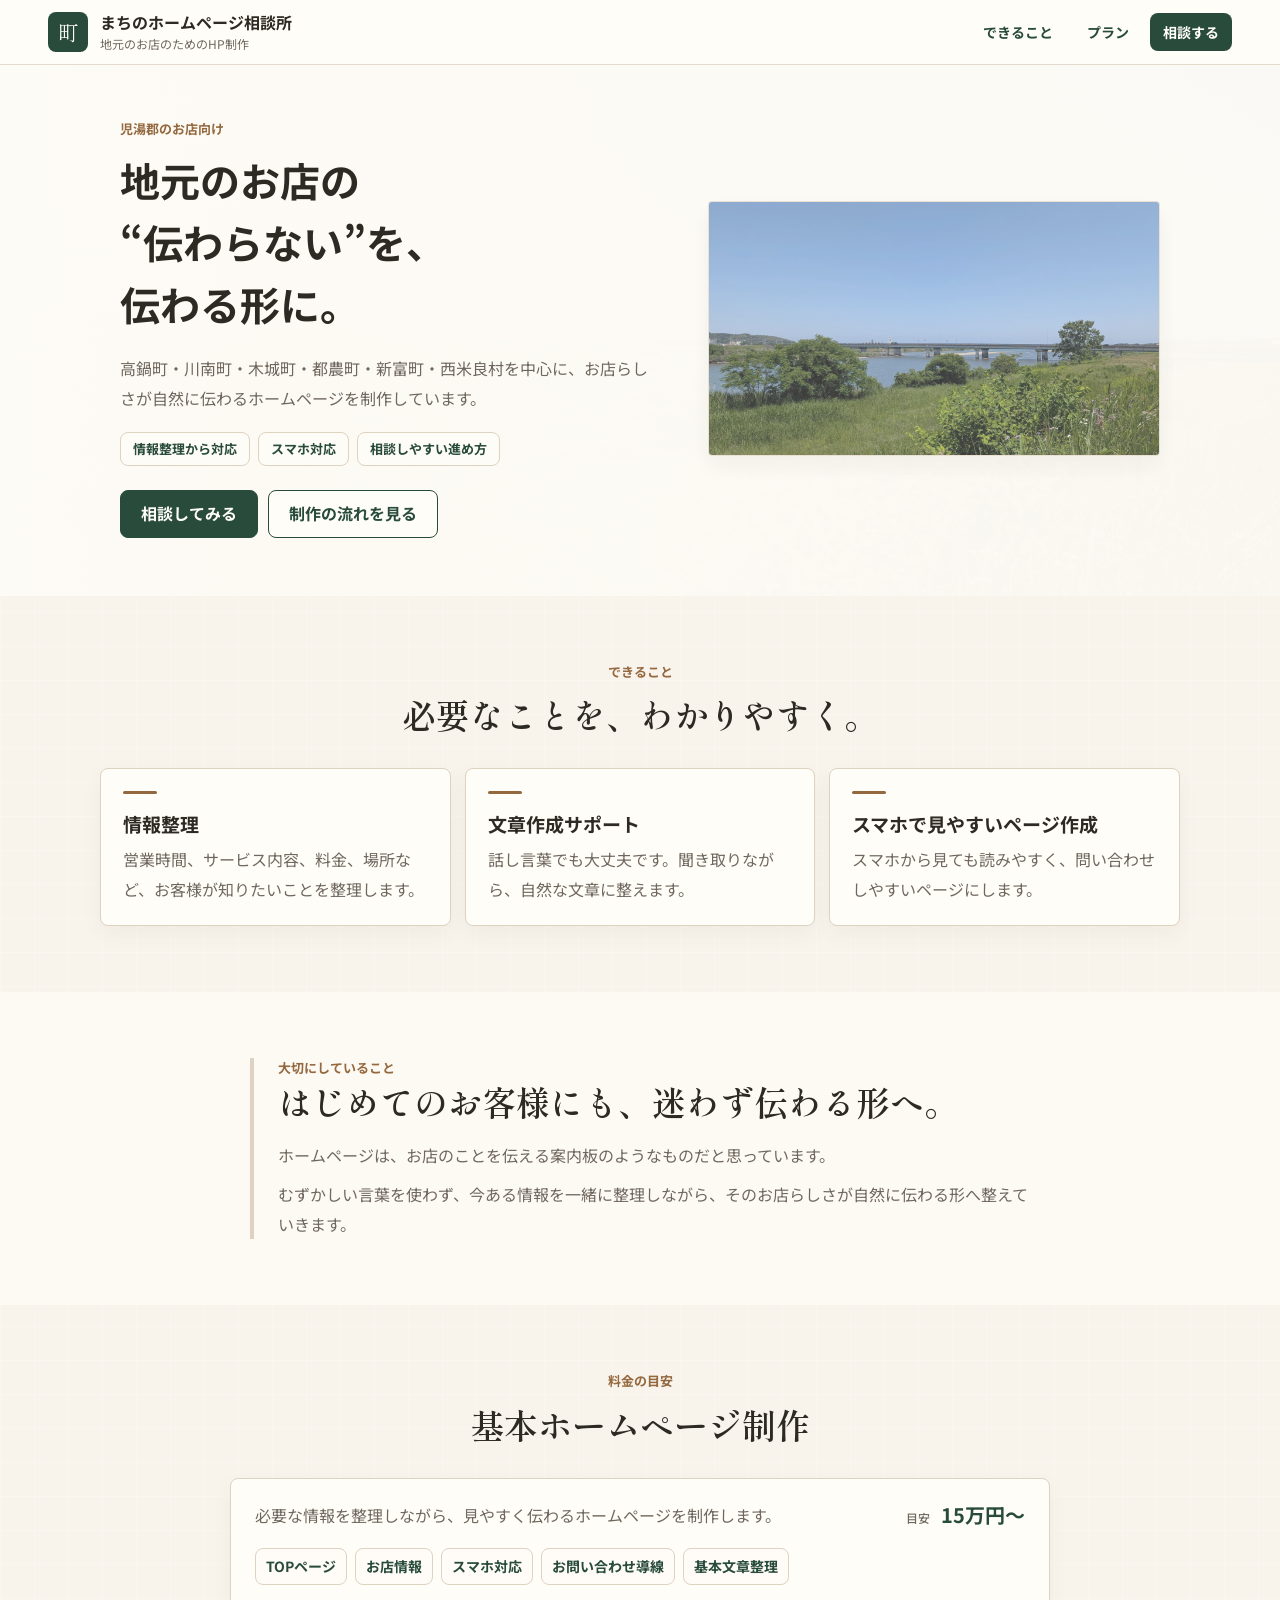
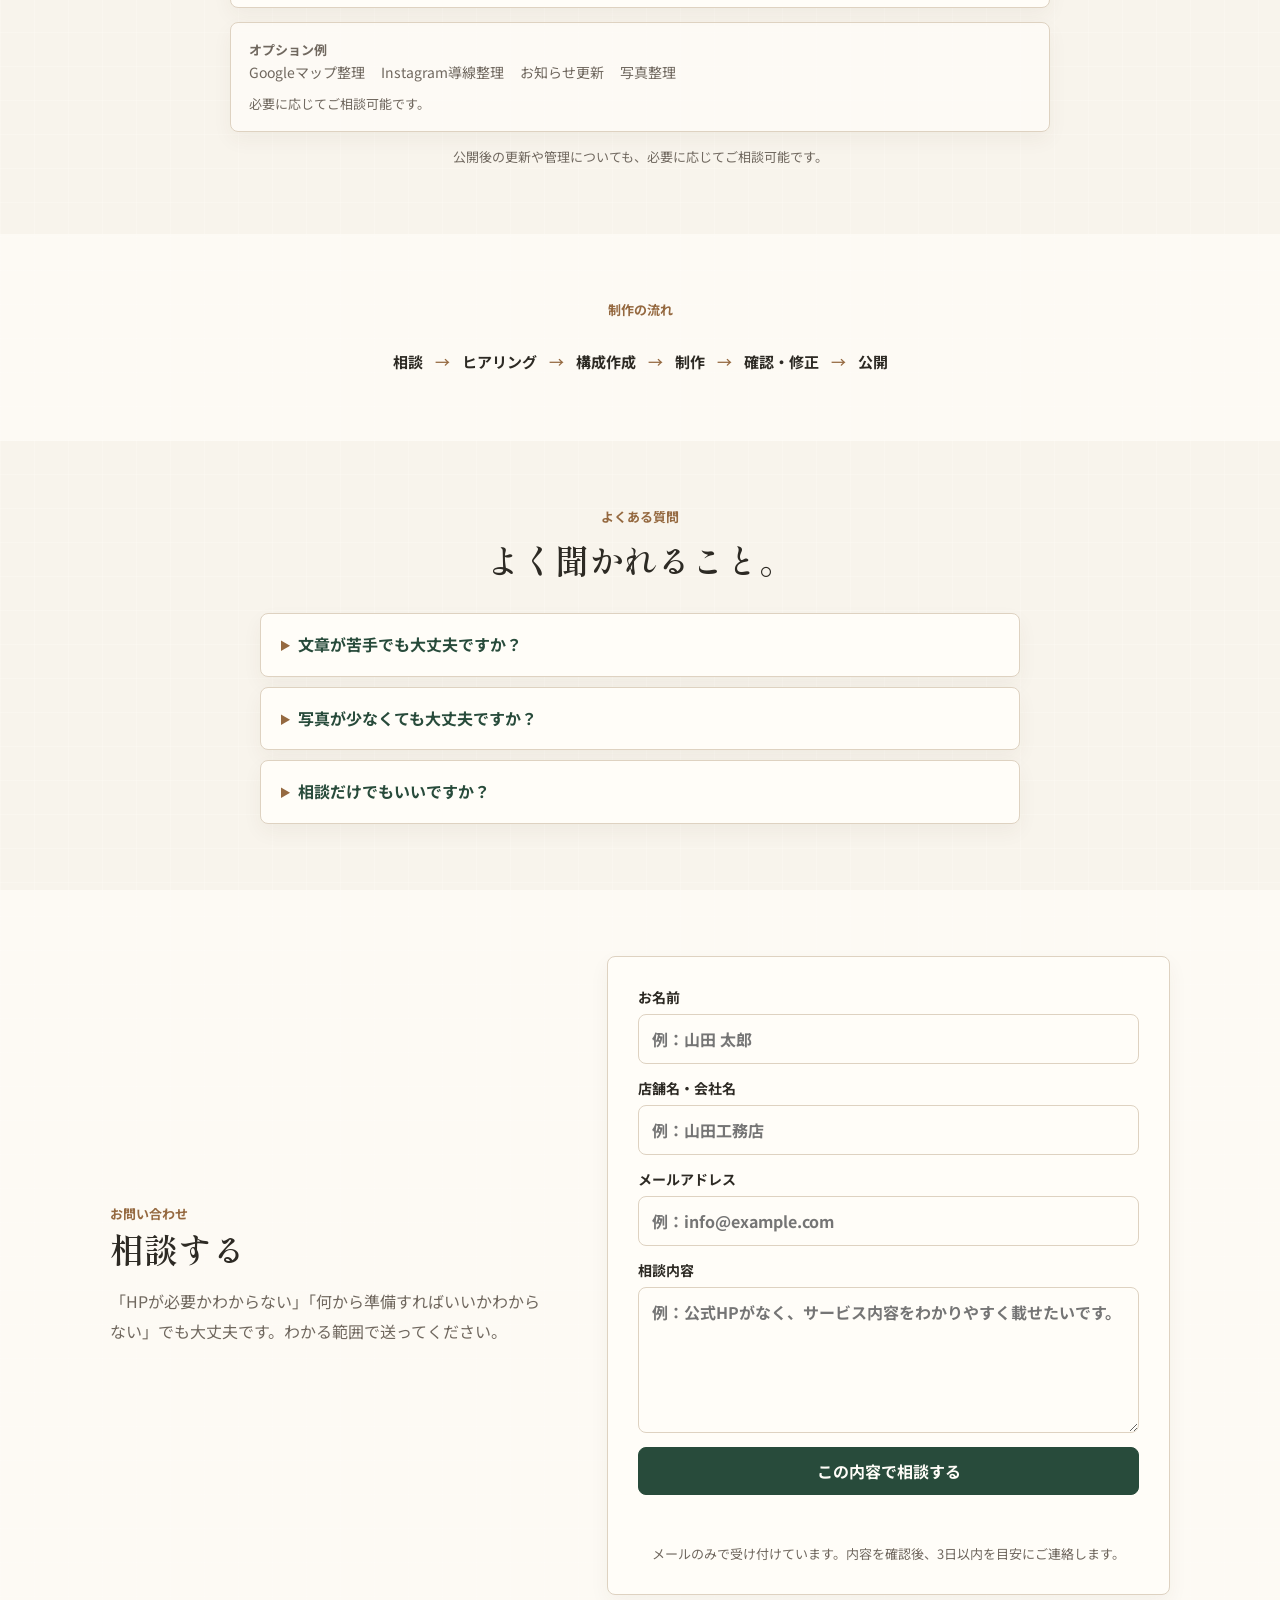
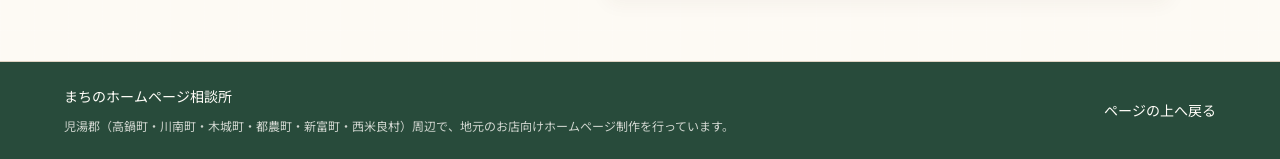
==== commit 700f4036: "Fix river image path" ====
--- a/index.html
+++ b/index.html
@@ -54,7 +54,7 @@
           </div>
 
           <div class="hero-visual" aria-label="地元の風景イメージ">
-            <img src="./assets/local-river-bridge.jpg" alt="川沿いの緑と橋が見える地元の風景" />
+            <img src="./local-river-bridge.jpg" alt="川沿いの緑と橋が見える地元の風景" />
           </div>
         </div>
       </section>
--- a/styles.css
+++ b/styles.css
@@ -232,7 +232,7 @@
   z-index: 0;
   background:
     linear-gradient(90deg, rgba(255, 253, 248, 1) 0%, rgba(255, 253, 248, 0.98) 52%, rgba(255, 253, 248, 0.95) 100%),
-    url("./assets/local-river-bridge.jpg") center 58% / cover no-repeat;
+    url("./local-river-bridge.jpg") center 58% / cover no-repeat;
   opacity: 0.46;
 }
 
